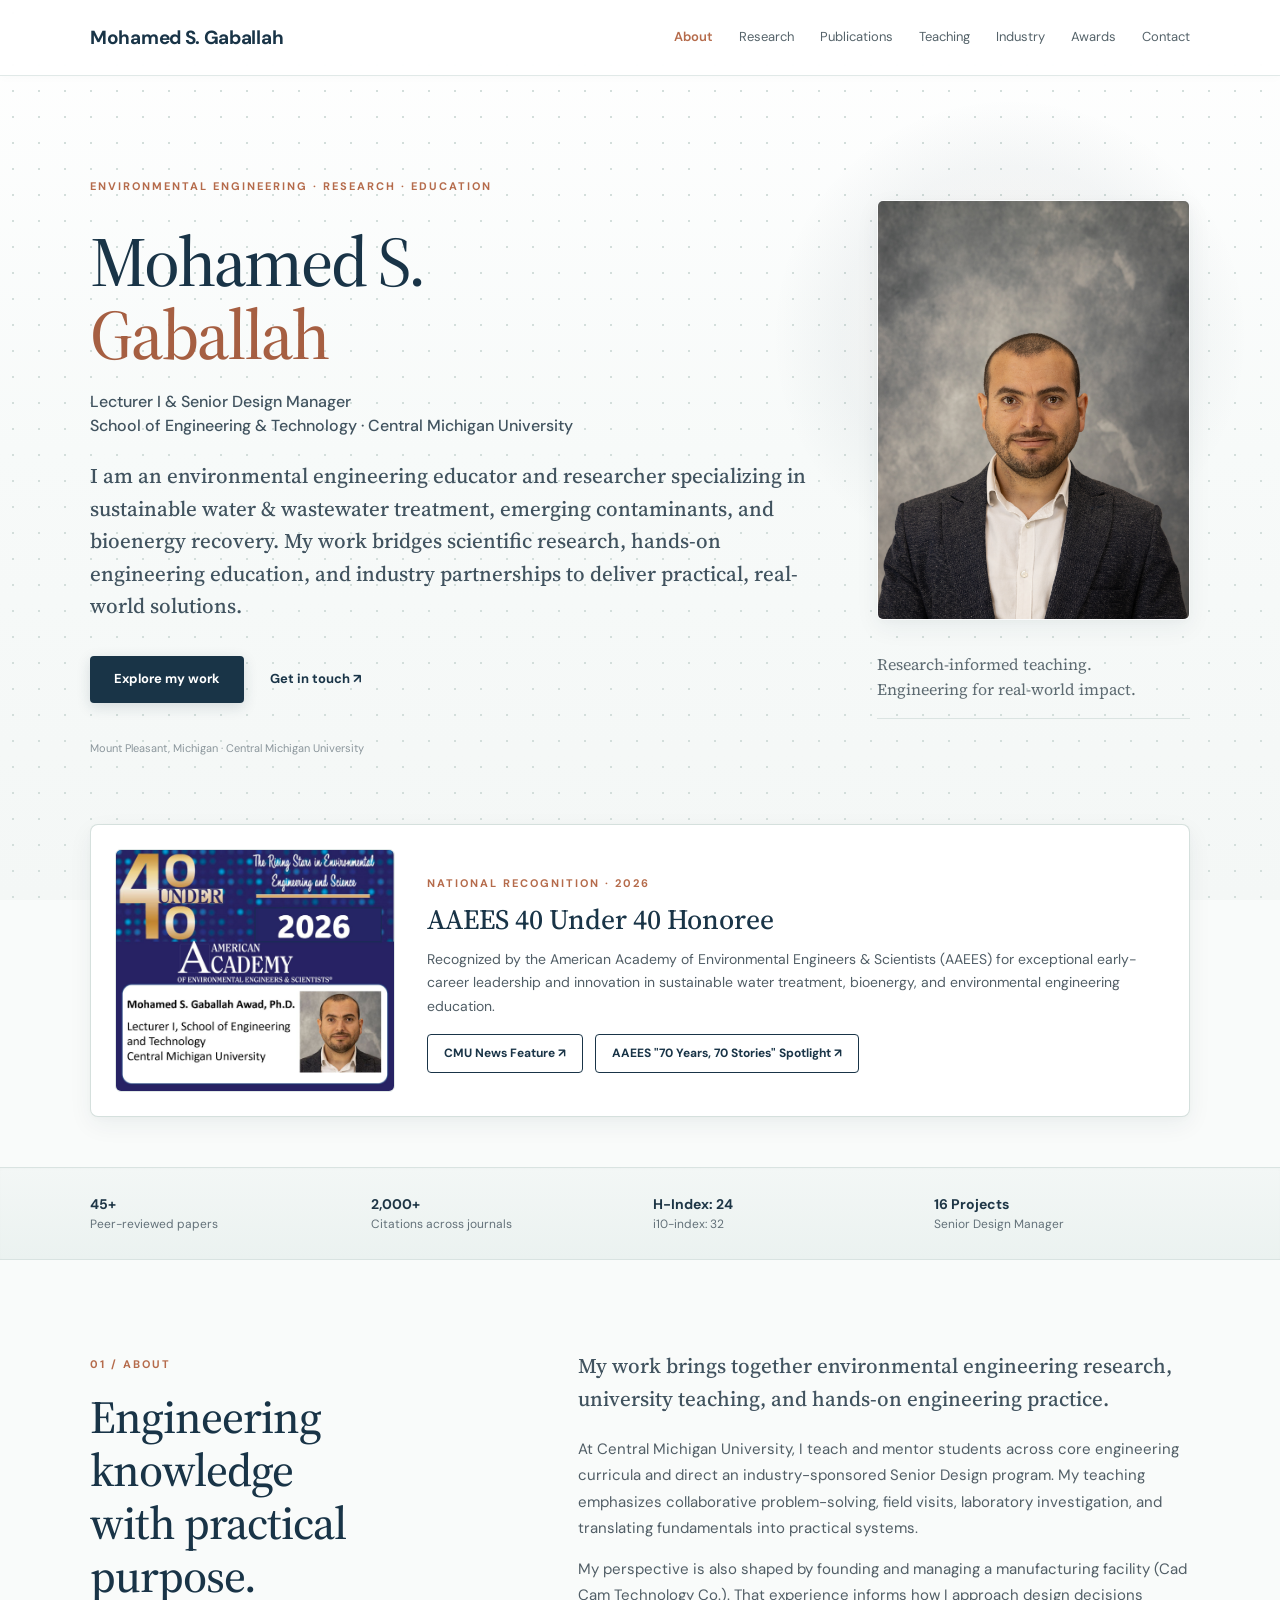
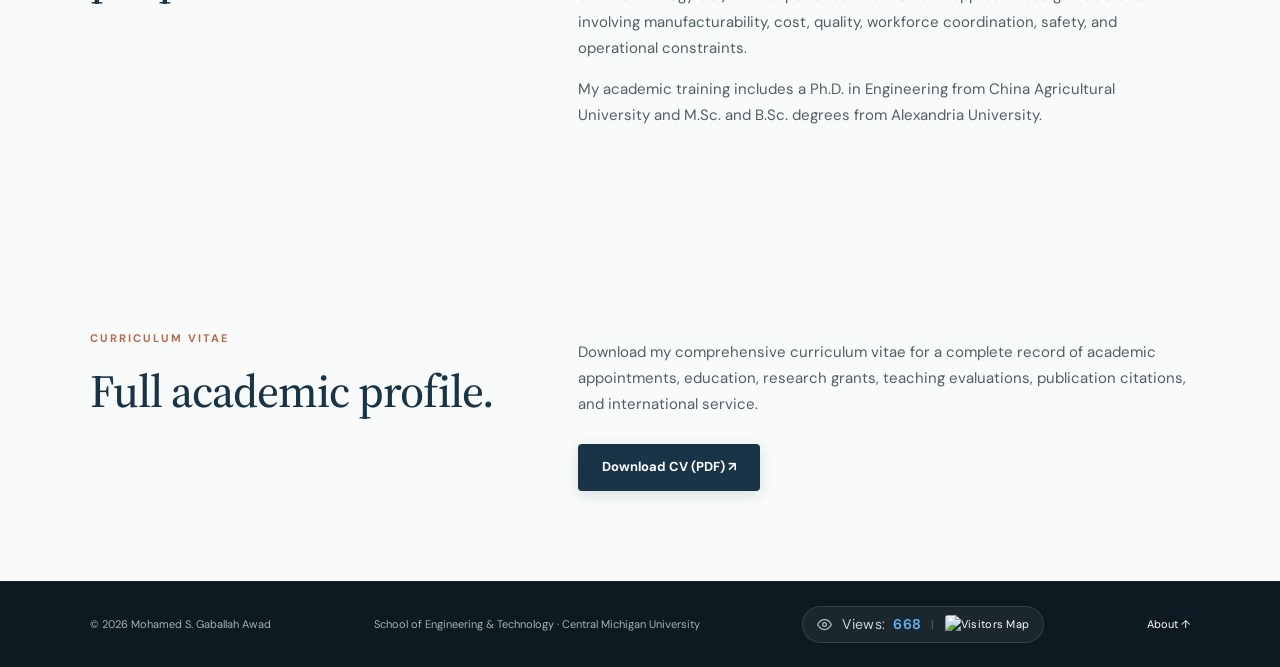
==== index.html @ 20294773 "add" ====
<!doctype html>
<html lang="en">
<head>
  <!-- Google Analytics (GA4) -->
  <script async src="https://www.googletagmanager.com/gtag/js?id=G-485BVVJKN6"></script>
  <script>
    window.dataLayer = window.dataLayer || [];
    function gtag(){dataLayer.push(arguments);}
    gtag('js', new Date());
    gtag('config', 'G-485BVVJKN6');
  </script>

  <!-- GoatCounter Analytics Tracker -->
  <script>
    window.goatcounter = {
      no_onload: ('doNotTrack' in navigator && navigator.doNotTrack === '1'),
    };
  </script>
  <script async data-goatcounter="https://mohamedsgaballah.goatcounter.com/count" src="//gc.zgo.at/count.js"></script>

  <meta charset="utf-8"/>
  <meta content="width=device-width, initial-scale=1" name="viewport"/>
  <meta content="Mohamed S. Gaballah Awad – 2026 AAEES 40 Under 40 Honoree, Lecturer I & Senior Design Manager at Central Michigan University." name="description"/>
  <title>Mohamed S. Gaballah Awad | Environmental Engineering</title>
  <link href="https://fonts.googleapis.com" rel="preconnect"/>
  <link crossorigin href="https://fonts.gstatic.com" rel="preconnect"/>
  <link href="https://fonts.googleapis.com/css2?family=DM+Sans:wght@400;500;600;700&amp;family=Source+Serif+4:wght@400;500;600&amp;display=swap" rel="stylesheet"/>
  <link href="styles.css?v=8" rel="stylesheet"/>
</head>
<body>
  <header>
    <a class="brand" href="index.html">Mohamed S. Gaballah<span></span></a>
    <button aria-expanded="false" aria-label="Toggle menu" class="menu">☰</button>
    <nav>
      <a aria-current="page" href="index.html">About</a>
      <a href="research.html">Research</a>
      <a href="publications.html">Publications</a>
      <a href="teaching.html">Teaching</a>
      <a href="industry.html">Industry</a>
      <a href="awards.html">Awards</a>
      <a href="contact.html">Contact</a>
    </nav>
  </header>

  <main>
    <section class="hero wrap" id="home">
      <div>
        <p class="eyebrow">Environmental Engineering · Research · Education</p>
        <h1>Mohamed S.<br/><em>Gaballah </em></h1>
        <h3>Lecturer I &amp; Senior Design Manager<br/>School of Engineering &amp; Technology · Central Michigan University</h3>
        <p class="intro">I am an environmental engineering educator and researcher specializing in sustainable water &amp; wastewater treatment, emerging contaminants, and bioenergy recovery. My work bridges scientific research, hands-on engineering education, and industry partnerships to deliver practical, real-world solutions.</p>
        <a class="btn" href="research.html">Explore my work</a>
        <a class="plain" href="contact.html">Get in touch ↗</a>
        <p class="meta">Mount Pleasant, Michigan · Central Michigan University</p>
      </div>
      <aside>
        <div class="portrait">
          <img alt="Mohamed Awad" src="assets/images/profile.jpg"/>
        </div>
        <p class="note">Research-informed teaching.<br/>Engineering for real-world impact.</p>
      </aside>
    </section>

    <!-- 2026 AAEES 40 Under 40 Award Spotlight -->
    <section class="wrap" style="margin-bottom: 50px;">
      <div class="award-spotlight">
        <div class="award-badge-img">
          <img alt="2026 AAEES 40 Under 40 Award Recognition" src="assets/images/aaees-40-under-40.jpg"/>
        </div>
        <div class="award-content">
          <label>NATIONAL RECOGNITION · 2026</label>
          <h2>AAEES 40 Under 40 Honoree</h2>
          <p>Recognized by the American Academy of Environmental Engineers &amp; Scientists (AAEES) for exceptional early-career leadership and innovation in sustainable water treatment, bioenergy, and environmental engineering education.</p>
          <div class="award-links">
            <a class="outline" href="https://www.cmich.edu/news/details/cmu-engineering-faculty-member-named-to-national-40-under-40-list" rel="noopener noreferrer" target="_blank">CMU News Feature ↗</a>
            <a class="outline" href="https://www.linkedin.com/pulse/environmental-engineers-journey-american-academy-of-environmental--ab0te/" rel="noopener noreferrer" target="_blank">AAEES "70 Years, 70 Stories" Spotlight ↗</a>
          </div>
        </div>
      </div>
    </section>

    <!-- Impact Numbers Strip -->
    <section class="strip">
      <div class="wrap stripgrid" style="grid-template-columns: repeat(4, 1fr);">
        <p><b>45+</b><br/>Peer-reviewed papers</p>
        <p><b>2,000+</b><br/>Citations across journals</p>
        <p><b>H-Index: 24</b><br/>i10-index: 32</p>
        <p><b>16 Projects</b><br/>Senior Design Manager</p>
      </div>
    </section>

    <section class="section wrap" id="about">
      <div>
        <label>01 / ABOUT</label>
        <h2>Engineering knowledge<br/>with practical purpose.</h2>
      </div>
      <article>
        <h3>My work brings together environmental engineering research, university teaching, and hands-on engineering practice.</h3>
        <p>At Central Michigan University, I teach and mentor students across core engineering curricula and direct an industry-sponsored Senior Design program. My teaching emphasizes collaborative problem-solving, field visits, laboratory investigation, and translating fundamentals into practical systems.</p>
        <p>My perspective is also shaped by founding and managing a manufacturing facility (Cad Cam Technology Co.). That experience informs how I approach design decisions involving manufacturability, cost, quality, workforce coordination, safety, and operational constraints.</p>
        <p>My academic training includes a Ph.D. in Engineering from China Agricultural University and M.Sc. and B.Sc. degrees from Alexandria University.</p>
      </article>
    </section>

    <section class="section wrap cv-download">
      <div>
        <label>CURRICULUM VITAE</label>
        <h2>Full academic profile.</h2>
      </div>
      <article>
        <p>Download my comprehensive curriculum vitae for a complete record of academic appointments, education, research grants, teaching evaluations, publication citations, and international service.</p>
        <a class="btn" href="assets/Mohamed_Awad_CV.pdf" rel="noopener noreferrer" target="_blank">Download CV (PDF) ↗</a>
      </article>
    </section>
  </main>

  <footer>
    <div class="wrap" style="display: flex; align-items: center; justify-content: space-between; flex-wrap: wrap; gap: 15px;">
      <span>© <span id="year"></span> Mohamed S. Gaballah Awad</span>
      <span>School of Engineering &amp; Technology · Central Michigan University</span>
      
      <!-- Combined Live Views + Map Badge in Footer -->
      <span class="visitor-stats" style="display: inline-flex; align-items: center; gap: 10px; background: rgba(255,255,255,0.06); padding: 5px 14px; border-radius: 20px; border: 1px solid rgba(255,255,255,0.12);">
        <svg width="15" height="15" viewBox="0 0 24 24" fill="none" stroke="currentColor" stroke-width="2" stroke-linecap="round" stroke-linejoin="round" style="vertical-align: middle; opacity: 0.85;"><path d="M1 12s4-8 11-8 11 8 11 8-4 8-11 8-11-8-11-8z"></path><circle cx="12" cy="12" r="3"></circle></svg>
        <span style="font-size: 0.88rem;">Views: <strong id="stats-views" style="color: #64b5f6; font-weight: 600;">668</strong></span>
        <span style="opacity: 0.35;">|</span>
        <a href="https://mapmyvisitors.com/web/1c9dv" target="_blank" rel="noopener noreferrer" title="View live geographic visitor map" style="display: inline-flex; align-items: center; text-decoration: none;">
          <img src="https://mapmyvisitors.com/map.png?d=1E4QaAtFpvAjKTM-OOOn8STz35oDqbN7DaX-wEcnzBA&cl=ffffff" alt="Visitors Map" style="height: 20px; width: auto; border: none; border-radius: 3px; vertical-align: middle;" />
        </a>
      </span>

      <a href="index.html">About ↑</a>
    </div>
  </footer>

  <!-- Load GA4 auto-updated view count if available -->
  <script src="assets/js/ga-views.js" onerror="console.log('GA4 static file not yet generated, using fallback.')"></script>
  <script>
    document.addEventListener("DOMContentLoaded", function() {
      const viewsEl = document.getElementById("stats-views");
      if (!viewsEl) return;

      // 1. Use GA4 synced count if available
      if (window.GA_TOTAL_VIEWS) {
        viewsEl.textContent = window.GA_TOTAL_VIEWS;
      } else {
        // 2. Fallback: Fetch live count from GoatCounter public JSON endpoint
        fetch("https://mohamedsgaballah.goatcounter.com/counter/TOTAL.json")
          .then(res => res.ok ? res.json() : Promise.reject())
          .then(data => {
            if (data && data.count) {
              viewsEl.textContent = data.count;
            }
          })
          .catch(() => {
            // Keep baseline GA4 count (668) if offline or blocked by ad-blocker
          });
      }
    });
  </script>
  <script src="script.js"></script>
</body>
</html>
---- styles.css ----
/* ==========================================================================
   Mohamed S. Gaballah Awad — Academic & Engineering Portfolio Stylesheet
   Enhanced Atmospheric & Engineering Texture Edition
   ========================================================================== */

:root {
  --ink: #1f2d37;
  --ink-light: #41535f;
  --line: #dbe4e2;
  --line-light: #e8efed;
  --brand: #193447;
  --brand-dark: #10222f;
  --brand-light: #284c64;
  --accent: #b56b4b;
  --accent-hover: #9c5537;
  --accent-soft: rgba(181, 107, 75, 0.08);
  --muted: #64737b;
  --bg-base: #f9fbfa;
  --bg-shaded: #f1f5f4;
  --card-bg: #ffffff;
  --card-border: rgba(206, 219, 216, 0.85);
  --shadow-sm: 0 2px 8px rgba(25, 52, 71, 0.04);
  --shadow-md: 0 8px 24px rgba(25, 52, 71, 0.06), 0 2px 6px rgba(0, 0, 0, 0.02);
  --shadow-lg: 0 16px 36px rgba(25, 52, 71, 0.09), 0 4px 10px rgba(0, 0, 0, 0.03);
}

* {
  box-sizing: border-box;
}

html {
  scroll-behavior: smooth;
  scroll-padding-top: 85px;
}

/* Global Engineering Blueprint Canvas */
body {
  margin: 0;
  color: var(--ink);
  font: 15px/1.75 'DM Sans', -apple-system, BlinkMacSystemFont, 'Segoe UI', Roboto, sans-serif;
  background-color: var(--bg-base);
  background-image: 
    radial-gradient(#d3dedb 0.75px, transparent 0.75px),
    linear-gradient(180deg, #ffffff 0%, #f7faf9 50%, #f4f7f6 100%);
  background-size: 26px 26px, 100% 100%;
  background-attachment: fixed;
  min-height: 100vh;
}

a {
  color: inherit;
  text-decoration: none;
}

.wrap {
  width: min(1100px, calc(100% - 48px));
  margin: 0 auto;
}

/* --------------------------------------------------------------------------
   Header & Navigation (Glassmorphic)
   -------------------------------------------------------------------------- */
header {
  height: 76px;
  padding: 0 max(24px, calc((100vw - 1100px) / 2));
  display: flex;
  align-items: center;
  justify-content: space-between;
  border-bottom: 1px solid rgba(220, 230, 228, 0.85);
  background: rgba(255, 255, 255, 0.88);
  backdrop-filter: blur(12px);
  -webkit-backdrop-filter: blur(12px);
  position: sticky;
  top: 0;
  z-index: 50;
  box-shadow: 0 2px 10px rgba(25, 52, 71, 0.02);
}

.brand {
  font-weight: 700;
  font-size: 19px;
  color: var(--brand);
  letter-spacing: -0.3px;
}

.brand span {
  color: var(--accent);
}

nav {
  display: flex;
  gap: 26px;
  font-size: 13px;
  color: #55636a;
}

nav a {
  transition: color 0.15s ease;
  padding: 4px 0;
}

nav a:hover,
nav a[aria-current="page"] {
  color: var(--accent);
  font-weight: 600;
}

.menu {
  display: none;
  background: none;
  border: none;
  font-size: 24px;
  cursor: pointer;
  color: var(--brand);
}

/* --------------------------------------------------------------------------
   Hero Section (Homepage)
   -------------------------------------------------------------------------- */
.hero {
  display: grid;
  grid-template-columns: 1.4fr 0.6fr;
  gap: 55px;
  padding-top: 90px;
  padding-bottom: 85px;
  align-items: center;
  position: relative;
}

.hero::before {
  content: "";
  position: absolute;
  top: 20px;
  right: -60px;
  width: 480px;
  height: 480px;
  background: radial-gradient(circle, rgba(181, 107, 75, 0.08) 0%, rgba(25, 52, 71, 0.04) 50%, transparent 70%);
  pointer-events: none;
  z-index: -1;
}

.hero aside {
  width: 100%;
  max-width: 400px;
  justify-self: end;
}

.eyebrow,
label {
  display: inline-block;
  font-size: 11px;
  letter-spacing: 2px;
  text-transform: uppercase;
  color: var(--accent);
  font-weight: 700;
}

.hero h1 {
  font: 500 clamp(44px, 5.5vw, 72px)/1.04 'Source Serif 4', Georgia, serif;
  letter-spacing: -2px;
  color: var(--brand);
  margin: 18px 0;
}

.hero h1 em {
  font-style: normal;
  color: #a65f42;
}

.hero h3 {
  font-size: 16px;
  line-height: 1.55;
  color: var(--ink-light);
  font-weight: 500;
}

.intro,
.section article h3 {
  font: 500 21px/1.55 'Source Serif 4', Georgia, serif;
  color: var(--ink-light);
}

.btn,
.outline {
  display: inline-block;
  padding: 12px 24px;
  font-size: 13px;
  font-weight: 700;
  border-radius: 4px;
  transition: all 0.2s cubic-bezier(0.16, 1, 0.3, 1);
  margin: 12px 14px 0 0;
}

.btn {
  background: var(--brand);
  color: #ffffff;
  box-shadow: 0 4px 14px rgba(25, 52, 71, 0.15);
}

.btn:hover {
  background: var(--brand-light);
  transform: translateY(-1px);
  box-shadow: 0 6px 18px rgba(25, 52, 71, 0.2);
}

.outline {
  background: rgba(255, 255, 255, 0.6);
  color: var(--brand);
  border: 1px solid var(--brand);
}

.outline:hover {
  background: var(--brand);
  color: #ffffff;
  transform: translateY(-1px);
}

.plain {
  font-size: 13px;
  font-weight: 700;
  color: var(--brand);
  margin-left: 8px;
}

.plain:hover {
  text-decoration: underline;
}

.meta {
  font-size: 11px;
  color: #8b969c;
  margin-top: 36px;
}

.portrait {
  width: 100%;
  height: 420px;
  overflow: hidden;
  border-radius: 6px;
  background: #e8edef;
  display: flex;
  align-items: center;
  justify-content: center;
  box-shadow: var(--shadow-md);
  border: 1px solid rgba(255, 255, 255, 0.8);
}

.portrait img {
  width: 100%;
  height: 100%;
  object-fit: cover;
  object-position: center top;
  display: block;
}

.note {
  border-bottom: 1px solid var(--line);
  padding: 16px 0;
  color: #5e6b72;
  font: 16px/1.55 'Source Serif 4', Georgia, serif;
}

/* --------------------------------------------------------------------------
   Award Spotlight Banner
   -------------------------------------------------------------------------- */
.award-spotlight {
  display: grid;
  grid-template-columns: 0.38fr 1fr;
  gap: 32px;
  background: #ffffff;
  border: 1px solid var(--card-border);
  border-radius: 8px;
  padding: 24px;
  box-shadow: var(--shadow-md);
  align-items: center;
  margin-top: -30px;
  position: relative;
  z-index: 5;
}

.award-badge-img img {
  width: 100%;
  height: auto;
  border-radius: 6px;
  display: block;
  border: 1px solid #e1e9e7;
}

.award-content h2 {
  font: 500 28px/1.2 'Source Serif 4', Georgia, serif;
  color: var(--brand);
  margin: 8px 0 12px;
}

.award-content p {
  color: #515e66;
  font-size: 14px;
  line-height: 1.65;
  margin: 0 0 16px;
}

.award-links {
  display: flex;
  flex-wrap: wrap;
  gap: 12px;
}

.award-links .outline {
  margin: 0;
  padding: 8px 16px;
  font-size: 12px;
}

/* --------------------------------------------------------------------------
   Data Strip (Impact Numbers & Roles)
   -------------------------------------------------------------------------- */
.strip {
  background: linear-gradient(180deg, #f3f7f6 0%, #ebf2f0 100%);
  border-block: 1px solid #d9e3e1;
  position: relative;
  box-shadow: inset 0 1px 3px rgba(0, 0, 0, 0.02);
}

.stripgrid {
  display: grid;
  grid-template-columns: 0.7fr 1fr 1.3fr 1fr;
  gap: 25px;
  padding: 26px 0;
  align-items: baseline;
}

.strip p {
  font-size: 12px;
  color: #637179;
  line-height: 1.5;
  margin: 0;
}

.strip b {
  color: #1e3646;
  font-size: 14px;
}

/* --------------------------------------------------------------------------
   General Section Layouts
   -------------------------------------------------------------------------- */
.section {
  padding: 90px 0;
  display: grid;
  grid-template-columns: 0.8fr 1.2fr;
  gap: 80px;
  position: relative;
}

.section h2 {
  font: 500 clamp(32px, 3.8vw, 46px)/1.15 'Source Serif 4', Georgia, serif;
  letter-spacing: -1px;
  color: var(--brand);
  margin: 15px 0;
}

.section article {
  color: #515e66;
}

.section article h3 {
  margin-top: 0;
}

.shaded {
  background-color: #f2f6f5;
  background-image: 
    radial-gradient(#cfdbd8 0.75px, transparent 0.75px),
    linear-gradient(180deg, #edf3f2 0%, #f6faf9 100%);
  background-size: 26px 26px, 100% 100%;
  border-block: 1px solid #e1e9e7;
}

.sectionhead {
  margin-bottom: 35px;
}

.sectionhead label {
  background: var(--accent-soft);
  color: #a65f42;
  padding: 4px 10px;
  border-radius: 4px;
  display: inline-block;
  margin-bottom: 10px;
}

.sectionintro {
  max-width: 680px;
  color: var(--muted);
  line-height: 1.75;
  margin-top: 1rem;
}

/* --------------------------------------------------------------------------
   RESEARCH SECTION & CARDS (Elevated & Uncropped)
   -------------------------------------------------------------------------- */
#research.section.shaded {
  display: block;
  padding: 85px 0 100px;
}

#research.section > .wrap {
  width: min(1100px, calc(100% - 48px));
  margin: 0 auto;
}

#research .sectionhead {
  max-width: 720px;
  margin-bottom: 38px;
}

#research .research-cards {
  display: grid;
  grid-template-columns: repeat(3, minmax(0, 1fr));
  gap: 24px;
  margin-top: 32px;
  border: none;
  background: transparent;
  padding: 0;
}

#research .research-card {
  min-width: 0;
  display: flex;
  flex-direction: column;
  background: var(--card-bg);
  border: 1px solid var(--card-border);
  border-radius: 8px;
  overflow: hidden;
  box-shadow: var(--shadow-sm);
  transition: transform 0.25s cubic-bezier(0.16, 1, 0.3, 1), 
              box-shadow 0.25s cubic-bezier(0.16, 1, 0.3, 1),
              border-color 0.25s ease;
  position: relative;
}

#research .research-card::before {
  content: "";
  position: absolute;
  top: 0;
  left: 0;
  right: 0;
  height: 3px;
  background: var(--accent);
  opacity: 0;
  transition: opacity 0.2s ease;
  z-index: 2;
}

#research .research-card:hover {
  transform: translateY(-4px);
  box-shadow: var(--shadow-lg);
  border-color: #cad8d5;
}

#research .research-card:hover::before {
  opacity: 1;
}

#research .research-card > img {
  display: block;
  width: 100%;
  height: 230px;
  object-fit: contain;
  object-position: center;
  background: #fbfcfc;
  padding: 14px 16px;
  border-bottom: 1px solid #ebf1ef;
  transition: background-color 0.2s ease;
}

#research .research-card:hover > img {
  background: #ffffff;
}

#research .research-card-content {
  flex: 1;
  padding: 22px 24px 26px;
  display: flex;
  flex-direction: column;
}

#research .research-card-content small {
  color: var(--accent);
  font-size: 11px;
  font-weight: 700;
  letter-spacing: 1px;
}

#research .research-card-content h3 {
  margin: 10px 0 10px;
  font: 600 21px/1.3 'Source Serif 4', Georgia, serif;
  color: var(--brand);
}

#research .research-card-content p {
  margin: 0;
  color: #637179;
  font-size: 13.5px;
  line-height: 1.65;
}

/* --------------------------------------------------------------------------
   Industry Showcase: Side-by-Side Photos & Training Card
   -------------------------------------------------------------------------- */
.photo-pair-grid {
  display: grid;
  grid-template-columns: 1fr 1fr;
  gap: 20px;
  margin: 28px 0;
}

.industry-showcase-card {
  background: #ffffff;
  border: 1px solid var(--card-border);
  border-radius: 8px;
  overflow: hidden;
  box-shadow: var(--shadow-sm);
  display: flex;
  flex-direction: column;
}

.industry-showcase-card img {
  width: 100%;
  height: 260px;
  object-fit: cover;
  object-position: center 25%;
  display: block;
}

.industry-showcase-card .caption {
  padding: 16px 18px;
  background: #fbfcfc;
  border-top: 1px solid #ebf1ef;
  flex: 1;
}

.industry-showcase-card .caption strong {
  display: block;
  color: var(--brand);
  font-size: 14px;
  margin-bottom: 4px;
}

.industry-showcase-card .caption span {
  color: var(--muted);
  font-size: 12.5px;
  line-height: 1.5;
  display: block;
}

/* ISA / IOM Training Feature Card */
.training-card {
  display: grid;
  grid-template-columns: 0.85fr 1.15fr;
  gap: 20px;
  background: #ffffff;
  border: 1px solid var(--card-border);
  border-radius: 6px;
  overflow: hidden;
  margin-top: 18px;
  box-shadow: var(--shadow-sm);
  align-items: center;
}

.training-card img {
  width: 100%;
  height: 200px;
  object-fit: cover;
  object-position: center;
  display: block;
}

.training-info {
  padding: 16px 20px 16px 0;
}

.training-info small {
  color: var(--accent);
  font-size: 10px;
  font-weight: 700;
  letter-spacing: 1px;
}

.training-info h3 {
  font: 500 18px/1.3 'Source Serif 4', Georgia, serif;
  color: var(--brand);
  margin: 6px 0 8px;
}

.training-info p {
  color: var(--muted);
  font-size: 13px;
  line-height: 1.55;
  margin: 0;
}

/* --------------------------------------------------------------------------
   Teaching & Courses
   -------------------------------------------------------------------------- */
.twocol {
  display: grid;
  grid-template-columns: 1fr 1fr;
  gap: 70px;
}

.courses {
  border-top: 1px solid var(--line);
  background: rgba(255, 255, 255, 0.45);
  border-radius: 4px;
}

.courses p {
  padding: 13px 12px;
  border-bottom: 1px solid var(--line);
  margin: 0;
  display: grid;
  gap: 3px;
  transition: background-color 0.15s ease;
}

.courses p:hover {
  background-color: rgba(255, 255, 255, 0.8);
}

.courses small,
.activity small {
  font-size: 10px;
  letter-spacing: 1.2px;
  color: var(--accent);
  font-weight: 700;
  text-transform: uppercase;
}

.courses b {
  font-size: 13.5px;
  color: #2b414d;
}

/* --------------------------------------------------------------------------
   Publications
   -------------------------------------------------------------------------- */
.publist {
  padding-left: 1.2rem;
  margin: 1.2rem 0 1.5rem;
}

.publist li {
  padding: 0 0 1.1rem 0.35rem;
  line-height: 1.7;
  color: var(--ink);
}

.publist a,
.activity a {
  color: #a65f42;
  font-weight: 600;
  text-decoration: none;
}

.publist a:hover,
.activity a:hover {
  text-decoration: underline;
}

.rule {
  border-block: 1px solid var(--line);
  padding: 18px 0;
  margin: 28px 0;
}

.hint {
  font-size: 11px;
  color: #899398;
  margin-top: 20px;
  display: block;
}

/* --------------------------------------------------------------------------
   Tags & Activities
   -------------------------------------------------------------------------- */
.tags {
  display: flex;
  flex-wrap: wrap;
  gap: 8px;
  margin-top: 22px;
}

.tags span {
  border: 1px solid var(--line);
  background: #ffffff;
  border-radius: 20px;
  padding: 6px 13px;
  font-size: 11.5px;
  color: #45545e;
  box-shadow: 0 1px 3px rgba(0, 0, 0, 0.02);
}

.subhead {
  margin-top: 2.4rem;
}

.activity {
  border-top: 1px solid var(--line);
}

.activity > div {
  padding: 20px 0;
  border-bottom: 1px solid var(--line);
}

.activity h3 {
  font: 500 20px/1.3 'Source Serif 4', Georgia, serif;
  color: #243d4b;
  margin: 6px 0;
}

.activity p {
  font-size: 13px;
  color: var(--muted);
  margin: 0 0 6px;
}

/* --------------------------------------------------------------------------
   Contact Page (Deep Navy Environmental Water Gradient)
   -------------------------------------------------------------------------- */
.contact {
  background: linear-gradient(145deg, #102330 0%, #173347 50%, #1f425b 100%);
  color: #ffffff;
  padding: 95px 0 105px;
  position: relative;
  overflow: hidden;
  box-shadow: inset 0 2px 8px rgba(0, 0, 0, 0.15);
}

.contact::after {
  content: "";
  position: absolute;
  bottom: -80px;
  left: -80px;
  width: 450px;
  height: 450px;
  background: radial-gradient(circle, rgba(181, 107, 75, 0.15) 0%, transparent 65%);
  pointer-events: none;
}

.contact label {
  color: #e5a785;
}

.contact h2 {
  color: #ffffff;
  font-size: 52px;
  letter-spacing: -1.5px;
}

.contact p {
  font: 18px/1.65 'Source Serif 4', Georgia, serif;
  color: #c9d5da;
  max-width: 440px;
}

.contactlinks {
  display: flex;
  flex-direction: column;
  position: relative;
  z-index: 2;
}

.contactlinks a {
  padding: 15px 0;
  border-bottom: 1px solid rgba(255, 255, 255, 0.12);
  font-size: 14.5px;
  transition: all 0.2s ease;
}

.contactlinks a:hover {
  color: #e5a785;
  padding-left: 6px;
}

.contactlinks span {
  display: block;
  padding: 15px 0;
  border-bottom: 1px solid rgba(255, 255, 255, 0.12);
  color: #c9d5da;
  line-height: 1.7;
  font-size: 14px;
}

/* --------------------------------------------------------------------------
   Footer & Visitor View Count
   -------------------------------------------------------------------------- */
footer {
  background: #0d1a22;
  color: #a4b2b8;
  font-size: 11px;
  padding: 24px 0;
  border-top: 1px solid rgba(255, 255, 255, 0.05);
}

footer .wrap {
  display: flex;
  justify-content: space-between;
  align-items: center;
  gap: 15px;
}

footer a {
  color: #ffffff;
  transition: color 0.15s ease;
}

footer a:hover {
  color: #e5a785;
}

.visitor-stats {
  display: inline-flex;
  align-items: center;
  background: rgba(255, 255, 255, 0.07);
  border: 1px solid rgba(255, 255, 255, 0.12);
  padding: 3px 10px;
  border-radius: 20px;
  color: #c9d5da;
  font-size: 11px;
  letter-spacing: 0.3px;
}

.visitor-stats strong {
  color: #ffffff;
  margin-left: 4px;
}

/* --------------------------------------------------------------------------
   Responsive Media Queries
   -------------------------------------------------------------------------- */
@media (max-width: 960px) {
  #research .research-cards {
    grid-template-columns: repeat(2, minmax(0, 1fr));
    gap: 20px;
  }
}

@media (max-width: 780px) {
  nav {
    display: none;
    position: absolute;
    top: 76px;
    left: 0;
    right: 0;
    background: rgba(255, 255, 255, 0.98);
    backdrop-filter: blur(12px);
    padding: 20px 25px;
    flex-direction: column;
    box-shadow: 0 8px 24px rgba(0, 0, 0, 0.08);
    border-bottom: 1px solid var(--line);
  }

  .menu {
    display: block;
  }

  nav.open {
    display: flex;
  }

  .hero,
  .section,
  .twocol {
    grid-template-columns: 1fr;
    gap: 35px;
  }

  .hero {
    padding: 60px 0;
  }

  .hero aside {
    max-width: 100%;
    justify-self: stretch;
  }

  .portrait {
    height: 360px;
  }

  .award-spotlight {
    grid-template-columns: 1fr;
    margin-top: 0;
    gap: 20px;
  }

  .photo-pair-grid {
    grid-template-columns: 1fr;
  }

  .training-card {
    grid-template-columns: 1fr;
  }

  .training-info {
    padding: 16px;
  }

  .stripgrid {
    grid-template-columns: 1fr 1fr;
    gap: 18px;
  }

  .section {
    padding: 65px 0;
  }

  footer .wrap {
    flex-direction: column;
    align-items: flex-start;
  }
}

@media (max-width: 580px) {
  .wrap {
    width: calc(100% - 32px);
  }

  .stripgrid {
    grid-template-columns: 1fr;
  }

  #research.section.shaded {
    padding: 55px 0 70px;
  }

  #research .research-cards {
    grid-template-columns: 1fr;
  }

  #research .research-card > img {
    height: 220px;
    padding: 10px;
  }

  .hero h1 {
    font-size: 42px;
  }

  .contact h2 {
    font-size: 40px;
  }
}
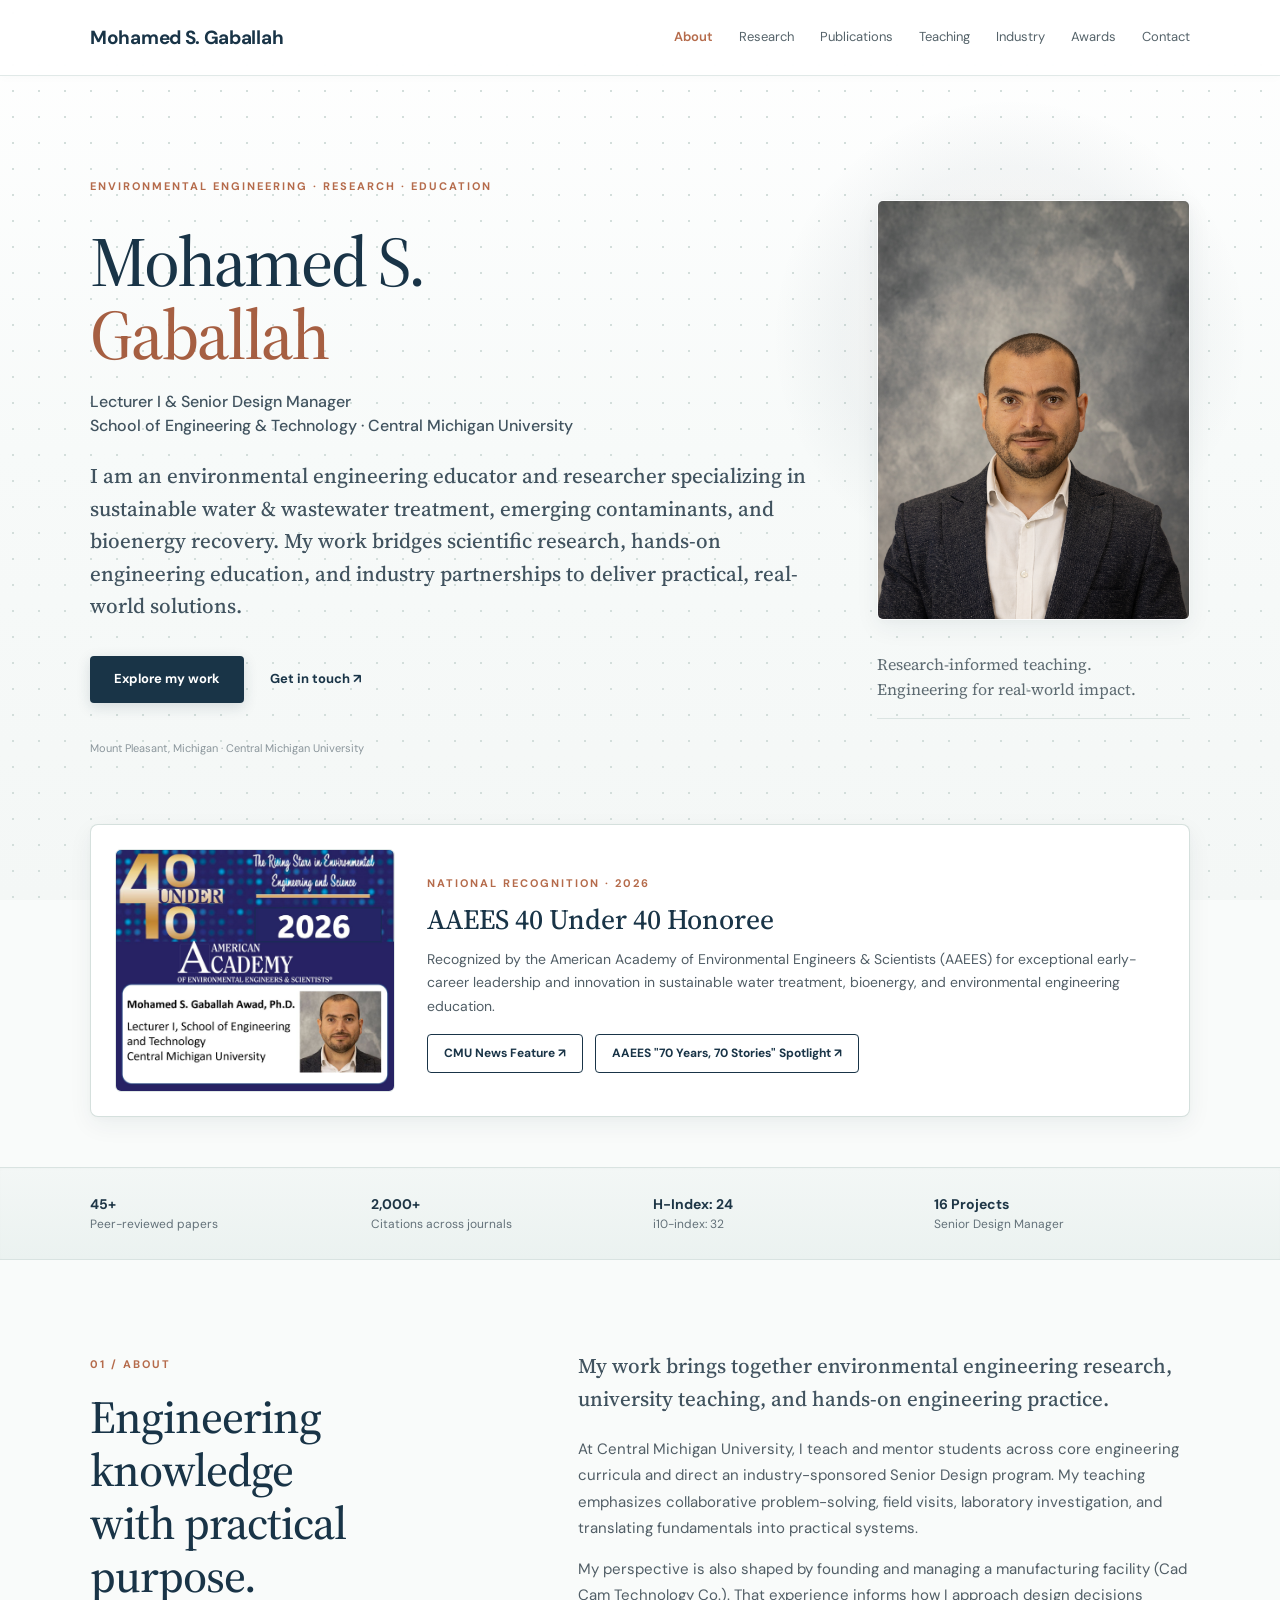
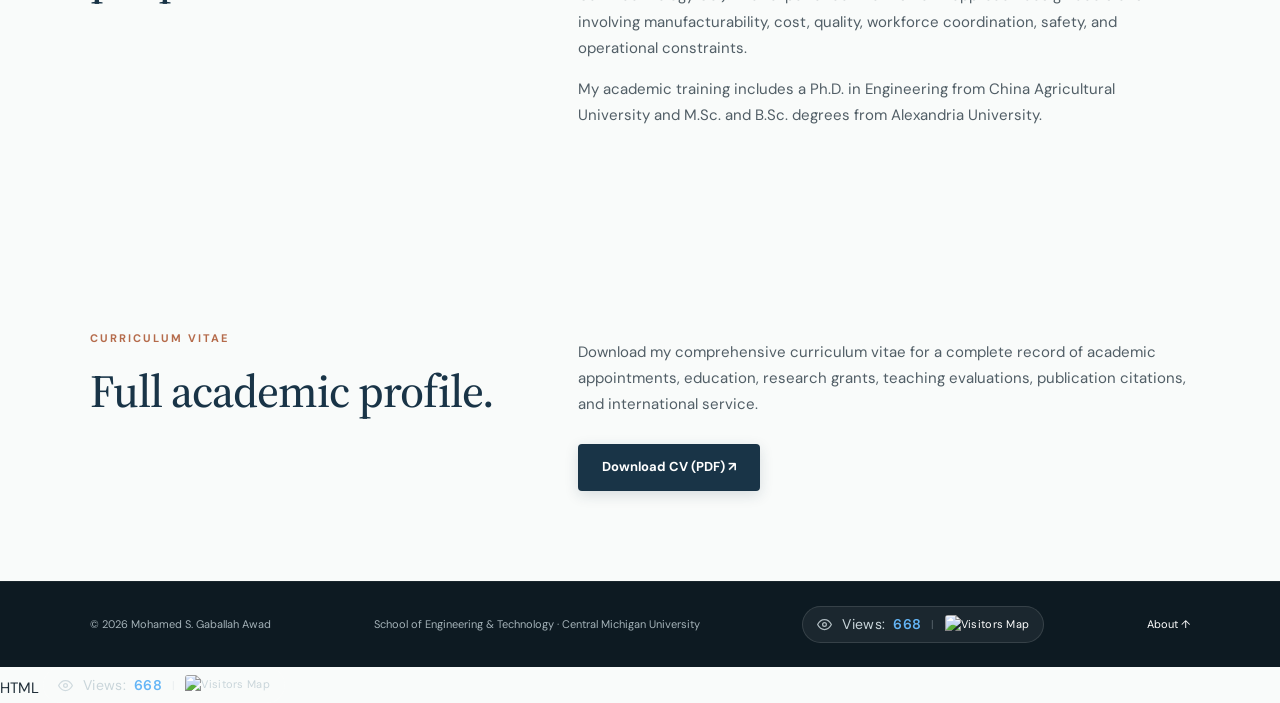
==== commit 3a93be60: "Update index.html" ====
--- a/index.html
+++ b/index.html
@@ -160,4 +160,14 @@
   </script>
   <script src="script.js"></script>
 </body>
-</html>+</html>
+HTML
+      <!-- Combined Live Views + Map Badge in Footer -->
+      <span class="visitor-stats" style="display: inline-flex; align-items: center; gap: 10px; background: rgba(255,255,255,0.06); padding: 5px 14px; border-radius: 20px; border: 1px solid rgba(255,255,255,0.12);">
+        <svg width="15" height="15" viewBox="0 0 24 24" fill="none" stroke="currentColor" stroke-width="2" stroke-linecap="round" stroke-linejoin="round" style="vertical-align: middle; opacity: 0.85;"><path d="M1 12s4-8 11-8 11 8 11 8-4 8-11 8-11-8-11-8z"></path><circle cx="12" cy="12" r="3"></circle></svg>
+        <span style="font-size: 0.88rem;">Views: <strong id="stats-views" style="color: #64b5f6; font-weight: 600;">668</strong></span>
+        <span style="opacity: 0.35;">|</span>
+        <a href="https://mapmyvisitors.com/web/1c9dv" target="_blank" rel="noopener noreferrer" title="View live geographic visitor map" style="display: inline-flex; align-items: center; text-decoration: none;">
+          <img src="https://mapmyvisitors.com/map.png?d=1E4QaAtFpvAjKTM-OOOn8STz35oDqbN7DaX-wEcnzBA&cl=ffffff" alt="Visitors Map" style="height: 20px; width: auto; border: none; border-radius: 3px; vertical-align: middle;" />
+        </a>
+      </span>
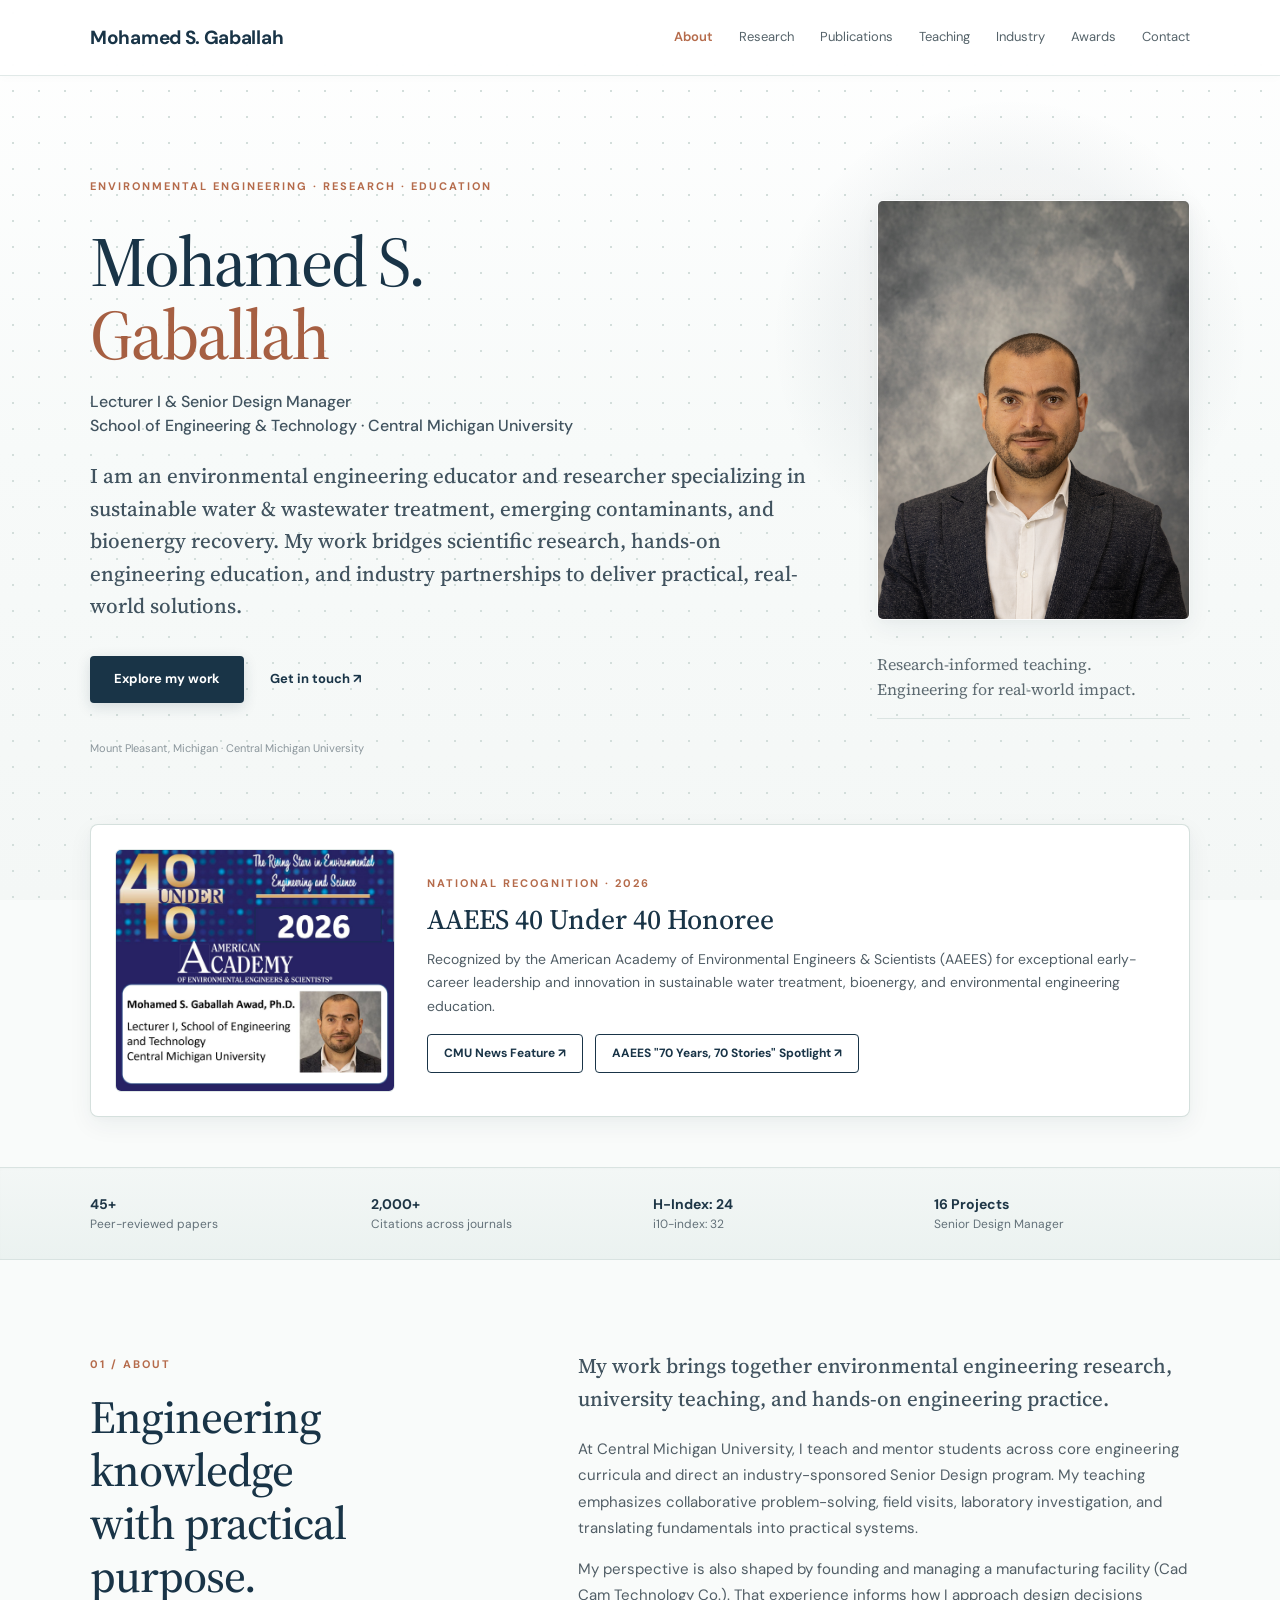
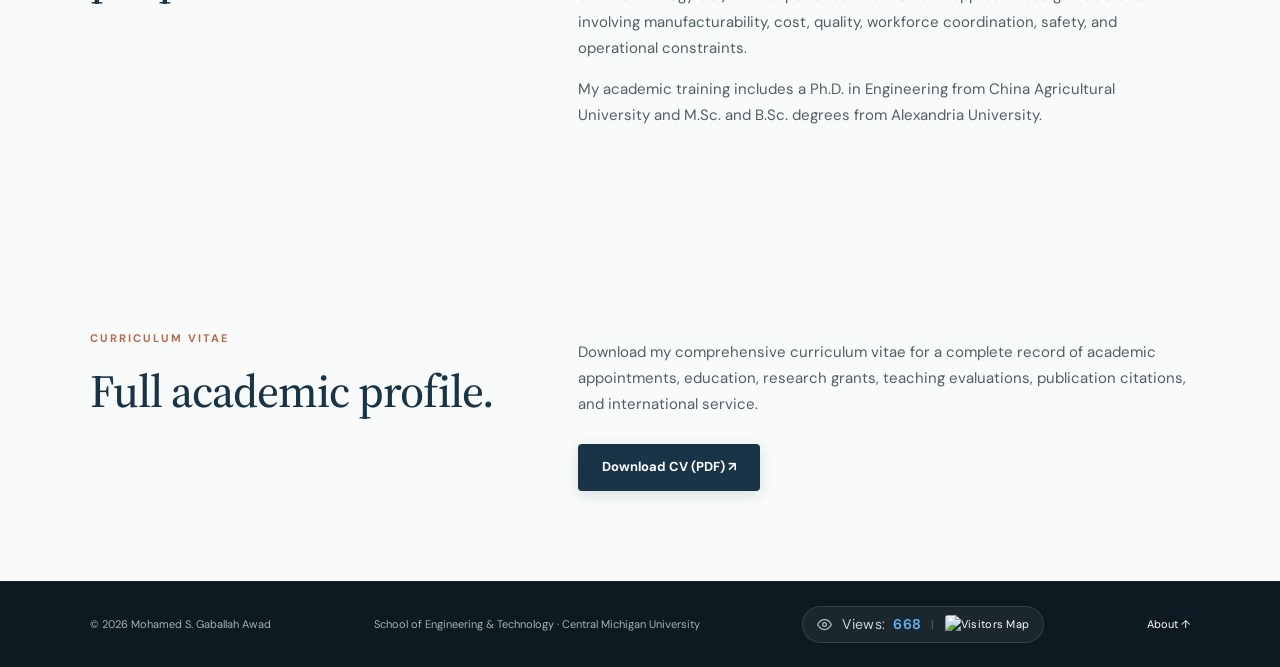
==== commit 126f74fc: "Update index.html" ====
--- a/index.html
+++ b/index.html
@@ -160,14 +160,4 @@
   </script>
   <script src="script.js"></script>
 </body>
-</html>
-HTML
-      <!-- Combined Live Views + Map Badge in Footer -->
-      <span class="visitor-stats" style="display: inline-flex; align-items: center; gap: 10px; background: rgba(255,255,255,0.06); padding: 5px 14px; border-radius: 20px; border: 1px solid rgba(255,255,255,0.12);">
-        <svg width="15" height="15" viewBox="0 0 24 24" fill="none" stroke="currentColor" stroke-width="2" stroke-linecap="round" stroke-linejoin="round" style="vertical-align: middle; opacity: 0.85;"><path d="M1 12s4-8 11-8 11 8 11 8-4 8-11 8-11-8-11-8z"></path><circle cx="12" cy="12" r="3"></circle></svg>
-        <span style="font-size: 0.88rem;">Views: <strong id="stats-views" style="color: #64b5f6; font-weight: 600;">668</strong></span>
-        <span style="opacity: 0.35;">|</span>
-        <a href="https://mapmyvisitors.com/web/1c9dv" target="_blank" rel="noopener noreferrer" title="View live geographic visitor map" style="display: inline-flex; align-items: center; text-decoration: none;">
-          <img src="https://mapmyvisitors.com/map.png?d=1E4QaAtFpvAjKTM-OOOn8STz35oDqbN7DaX-wEcnzBA&cl=ffffff" alt="Visitors Map" style="height: 20px; width: auto; border: none; border-radius: 3px; vertical-align: middle;" />
-        </a>
-      </span>+</html>
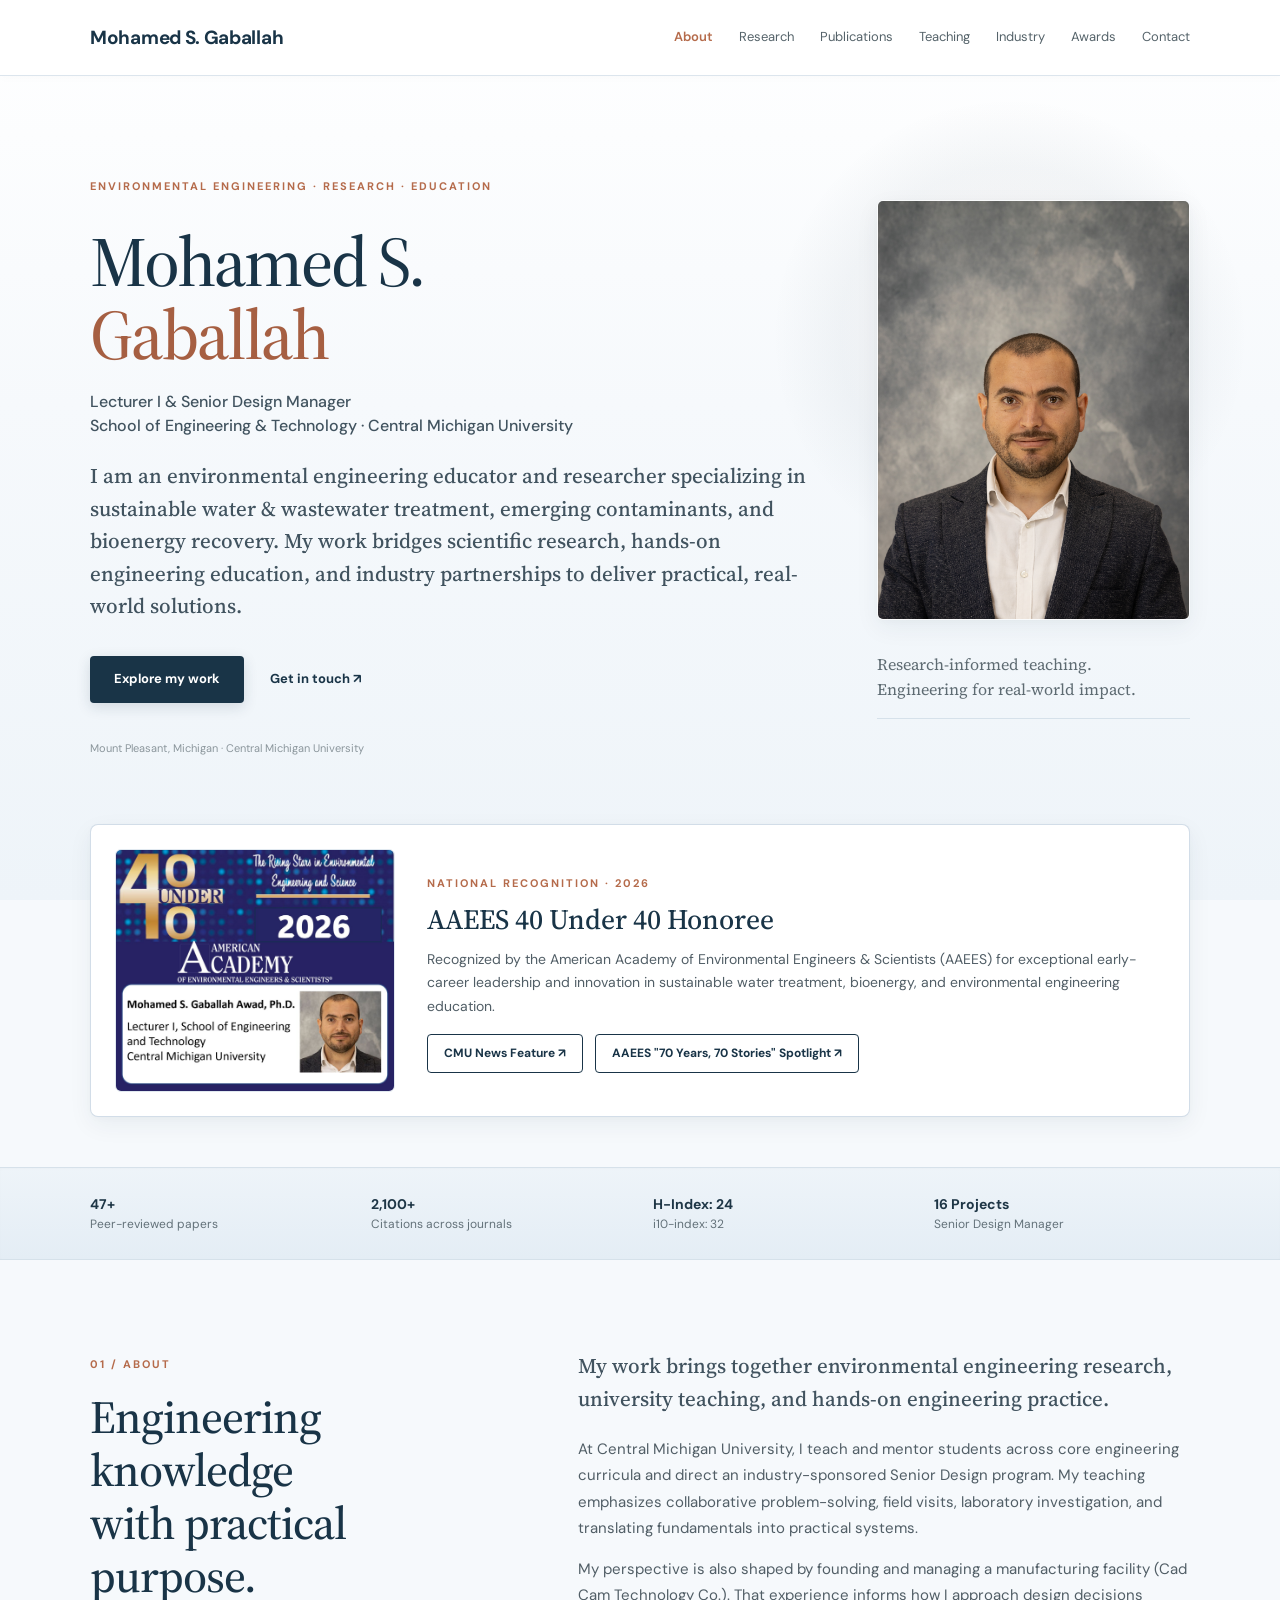
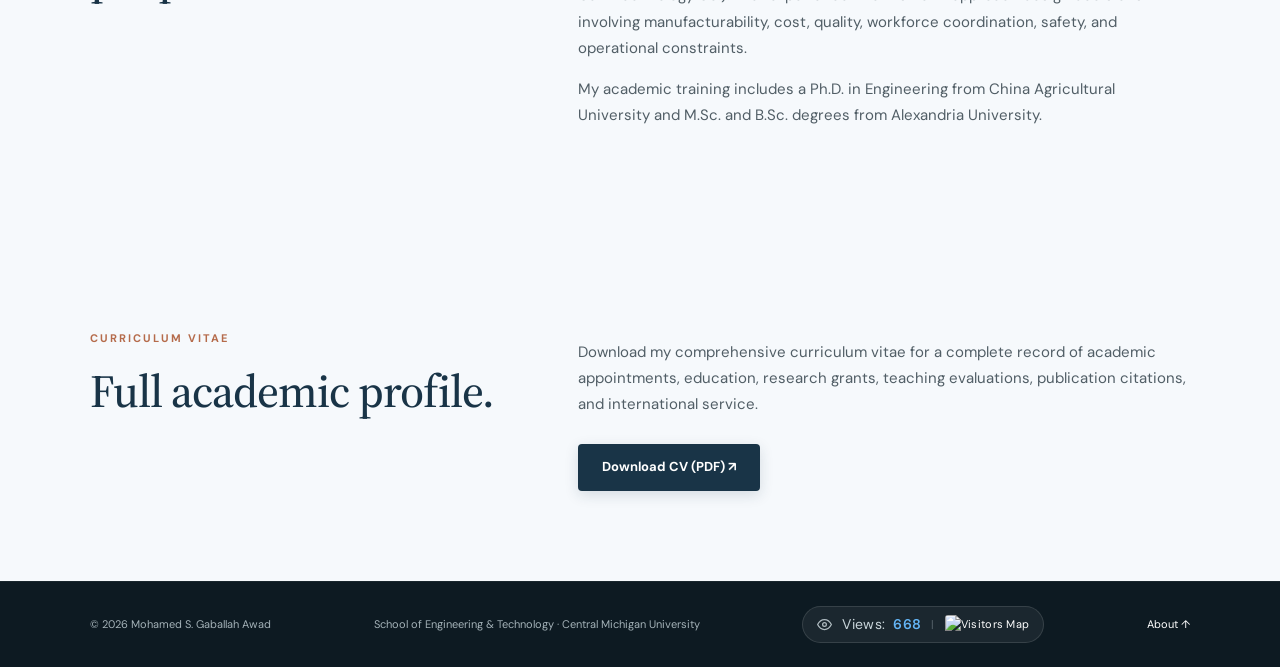
==== commit f45480be: "add" ====
--- a/index.html
+++ b/index.html
@@ -25,7 +25,7 @@
   <link href="https://fonts.googleapis.com" rel="preconnect"/>
   <link crossorigin href="https://fonts.gstatic.com" rel="preconnect"/>
   <link href="https://fonts.googleapis.com/css2?family=DM+Sans:wght@400;500;600;700&amp;family=Source+Serif+4:wght@400;500;600&amp;display=swap" rel="stylesheet"/>
-  <link href="styles.css?v=8" rel="stylesheet"/>
+  <link href="styles.css?v=9" rel="stylesheet"/>
 </head>
 <body>
   <header>
@@ -82,8 +82,8 @@
     <!-- Impact Numbers Strip -->
     <section class="strip">
       <div class="wrap stripgrid" style="grid-template-columns: repeat(4, 1fr);">
-        <p><b>45+</b><br/>Peer-reviewed papers</p>
-        <p><b>2,000+</b><br/>Citations across journals</p>
+        <p><b>47+</b><br/>Peer-reviewed papers</p>
+        <p><b>2,100+</b><br/>Citations across journals</p>
         <p><b>H-Index: 24</b><br/>i10-index: 32</p>
         <p><b>16 Projects</b><br/>Senior Design Manager</p>
       </div>
@@ -139,22 +139,13 @@
     document.addEventListener("DOMContentLoaded", function() {
       const viewsEl = document.getElementById("stats-views");
       if (!viewsEl) return;
-
-      // 1. Use GA4 synced count if available
       if (window.GA_TOTAL_VIEWS) {
         viewsEl.textContent = window.GA_TOTAL_VIEWS;
       } else {
-        // 2. Fallback: Fetch live count from GoatCounter public JSON endpoint
         fetch("https://mohamedsgaballah.goatcounter.com/counter/TOTAL.json")
           .then(res => res.ok ? res.json() : Promise.reject())
-          .then(data => {
-            if (data && data.count) {
-              viewsEl.textContent = data.count;
-            }
-          })
-          .catch(() => {
-            // Keep baseline GA4 count (668) if offline or blocked by ad-blocker
-          });
+          .then(data => { if (data && data.count) viewsEl.textContent = data.count; })
+          .catch(() => {});
       }
     });
   </script>
--- a/styles.css
+++ b/styles.css
@@ -1,13 +1,13 @@
 /* ==========================================================================
    Mohamed S. Gaballah Awad — Academic & Engineering Portfolio Stylesheet
-   Enhanced Atmospheric & Engineering Texture Edition
+   Clean Environmental Coastal Palette Edition (v9)
    ========================================================================== */
 
 :root {
   --ink: #1f2d37;
   --ink-light: #41535f;
-  --line: #dbe4e2;
-  --line-light: #e8efed;
+  --line: #d6e1ea;
+  --line-light: #e5edf4;
   --brand: #193447;
   --brand-dark: #10222f;
   --brand-light: #284c64;
@@ -15,10 +15,10 @@
   --accent-hover: #9c5537;
   --accent-soft: rgba(181, 107, 75, 0.08);
   --muted: #64737b;
-  --bg-base: #f9fbfa;
-  --bg-shaded: #f1f5f4;
+  --bg-base: #f6f9fc;
+  --bg-shaded: #ebf1f6;
   --card-bg: #ffffff;
-  --card-border: rgba(206, 219, 216, 0.85);
+  --card-border: rgba(203, 216, 228, 0.85);
   --shadow-sm: 0 2px 8px rgba(25, 52, 71, 0.04);
   --shadow-md: 0 8px 24px rgba(25, 52, 71, 0.06), 0 2px 6px rgba(0, 0, 0, 0.02);
   --shadow-lg: 0 16px 36px rgba(25, 52, 71, 0.09), 0 4px 10px rgba(0, 0, 0, 0.03);
@@ -33,16 +33,13 @@
   scroll-padding-top: 85px;
 }
 
-/* Global Engineering Blueprint Canvas */
+/* Global Clean Environmental Canvas */
 body {
   margin: 0;
   color: var(--ink);
   font: 15px/1.75 'DM Sans', -apple-system, BlinkMacSystemFont, 'Segoe UI', Roboto, sans-serif;
   background-color: var(--bg-base);
-  background-image: 
-    radial-gradient(#d3dedb 0.75px, transparent 0.75px),
-    linear-gradient(180deg, #ffffff 0%, #f7faf9 50%, #f4f7f6 100%);
-  background-size: 26px 26px, 100% 100%;
+  background-image: linear-gradient(180deg, #ffffff 0%, #f6f9fc 45%, #eef4f9 100%);
   background-attachment: fixed;
   min-height: 100vh;
 }
@@ -66,8 +63,8 @@
   display: flex;
   align-items: center;
   justify-content: space-between;
-  border-bottom: 1px solid rgba(220, 230, 228, 0.85);
-  background: rgba(255, 255, 255, 0.88);
+  border-bottom: 1px solid rgba(214, 225, 234, 0.85);
+  background: rgba(255, 255, 255, 0.9);
   backdrop-filter: blur(12px);
   -webkit-backdrop-filter: blur(12px);
   position: sticky;
@@ -134,7 +131,7 @@
   right: -60px;
   width: 480px;
   height: 480px;
-  background: radial-gradient(circle, rgba(181, 107, 75, 0.08) 0%, rgba(25, 52, 71, 0.04) 50%, transparent 70%);
+  background: radial-gradient(circle, rgba(181, 107, 75, 0.07) 0%, rgba(25, 52, 71, 0.04) 50%, transparent 70%);
   pointer-events: none;
   z-index: -1;
 }
@@ -204,7 +201,7 @@
 }
 
 .outline {
-  background: rgba(255, 255, 255, 0.6);
+  background: rgba(255, 255, 255, 0.75);
   color: var(--brand);
   border: 1px solid var(--brand);
 }
@@ -283,7 +280,7 @@
   height: auto;
   border-radius: 6px;
   display: block;
-  border: 1px solid #e1e9e7;
+  border: 1px solid #e1e9f0;
 }
 
 .award-content h2 {
@@ -315,8 +312,8 @@
    Data Strip (Impact Numbers & Roles)
    -------------------------------------------------------------------------- */
 .strip {
-  background: linear-gradient(180deg, #f3f7f6 0%, #ebf2f0 100%);
-  border-block: 1px solid #d9e3e1;
+  background: linear-gradient(180deg, #eef4f9 0%, #e4edf5 100%);
+  border-block: 1px solid var(--line);
   position: relative;
   box-shadow: inset 0 1px 3px rgba(0, 0, 0, 0.02);
 }
@@ -368,12 +365,9 @@
 }
 
 .shaded {
-  background-color: #f2f6f5;
-  background-image: 
-    radial-gradient(#cfdbd8 0.75px, transparent 0.75px),
-    linear-gradient(180deg, #edf3f2 0%, #f6faf9 100%);
-  background-size: 26px 26px, 100% 100%;
-  border-block: 1px solid #e1e9e7;
+  background-color: var(--bg-shaded);
+  background-image: linear-gradient(180deg, #eaf0f6 0%, #f2f6fa 100%);
+  border-block: 1px solid var(--line);
 }
 
 .sectionhead {
@@ -455,7 +449,7 @@
 #research .research-card:hover {
   transform: translateY(-4px);
   box-shadow: var(--shadow-lg);
-  border-color: #cad8d5;
+  border-color: #b8c8d8;
 }
 
 #research .research-card:hover::before {
@@ -468,9 +462,9 @@
   height: 230px;
   object-fit: contain;
   object-position: center;
-  background: #fbfcfc;
+  background: #fafcfe;
   padding: 14px 16px;
-  border-bottom: 1px solid #ebf1ef;
+  border-bottom: 1px solid #e8eff5;
   transition: background-color 0.2s ease;
 }
 
@@ -535,8 +529,8 @@
 
 .industry-showcase-card .caption {
   padding: 16px 18px;
-  background: #fbfcfc;
-  border-top: 1px solid #ebf1ef;
+  background: #fafcfe;
+  border-top: 1px solid #e8eff5;
   flex: 1;
 }
 
@@ -611,7 +605,7 @@
 
 .courses {
   border-top: 1px solid var(--line);
-  background: rgba(255, 255, 255, 0.45);
+  background: rgba(255, 255, 255, 0.65);
   border-radius: 4px;
 }
 
@@ -625,7 +619,7 @@
 }
 
 .courses p:hover {
-  background-color: rgba(255, 255, 255, 0.8);
+  background-color: rgba(255, 255, 255, 0.95);
 }
 
 .courses small,
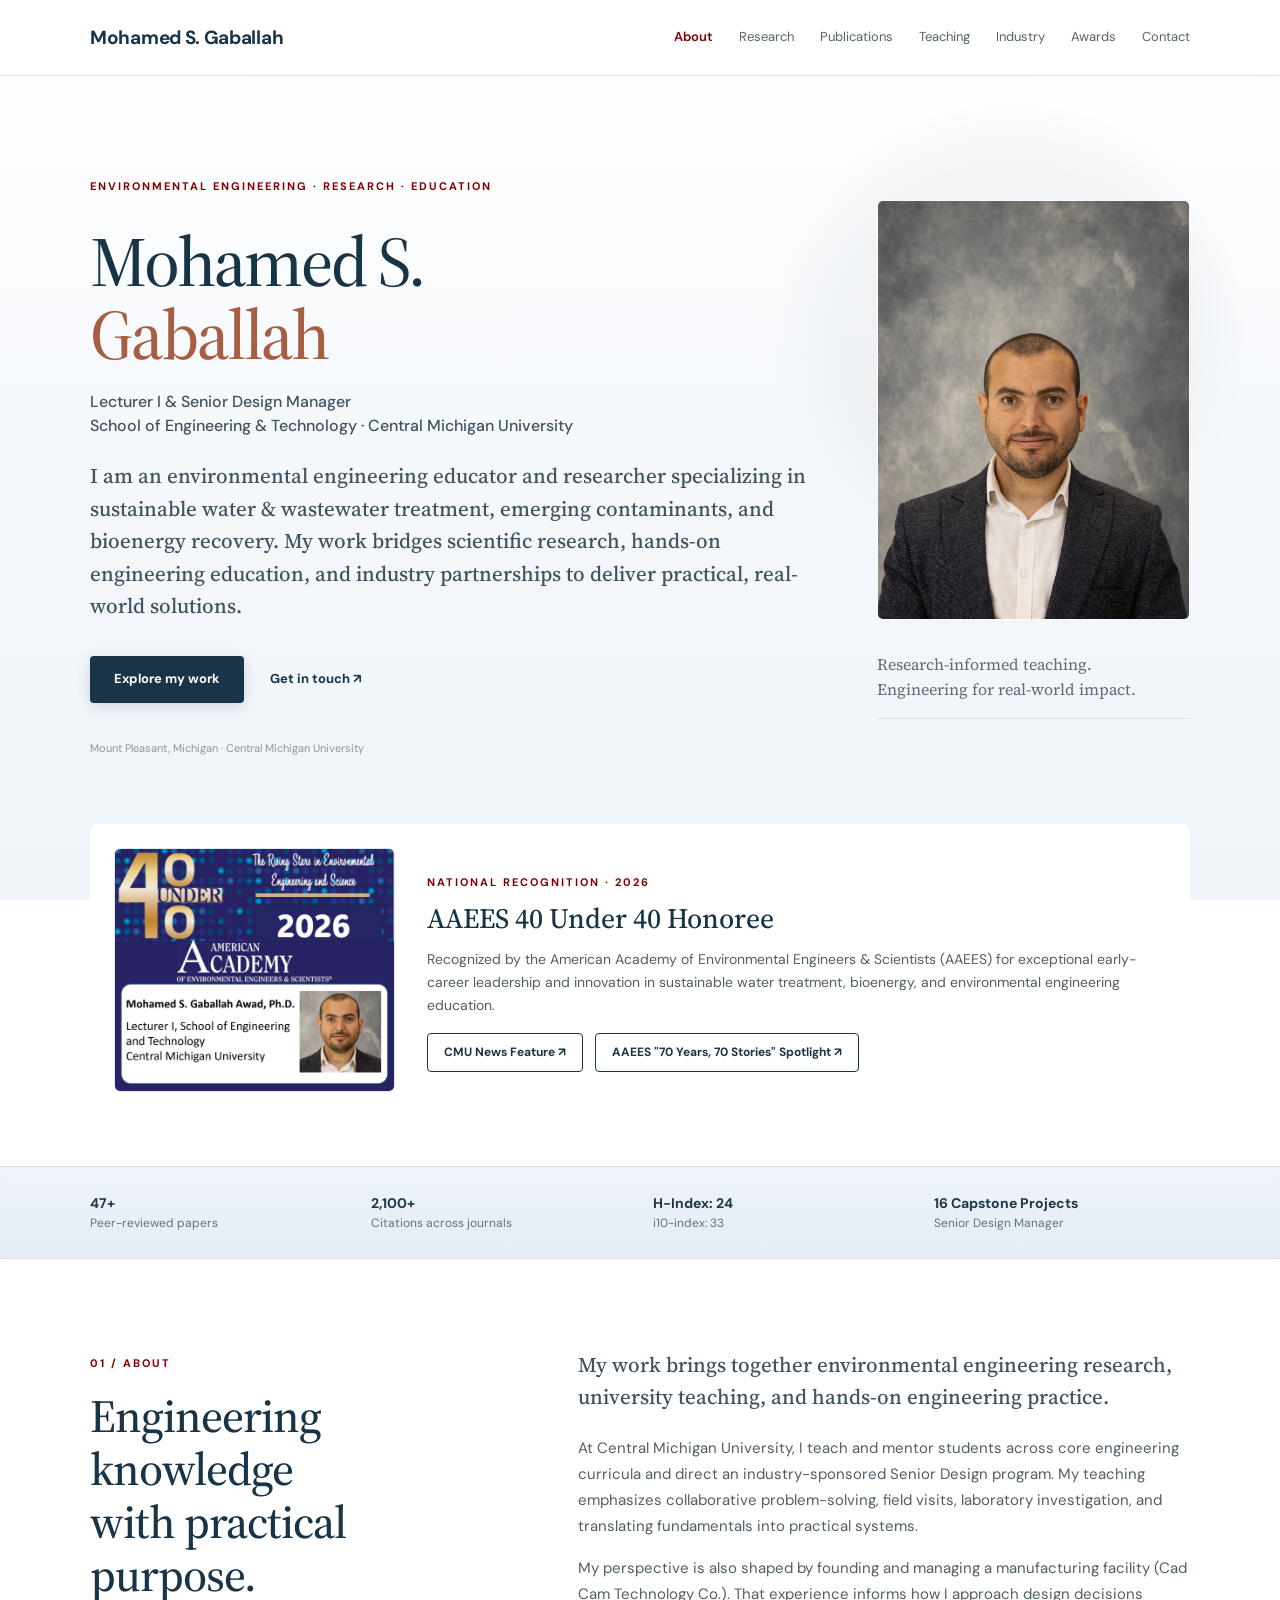
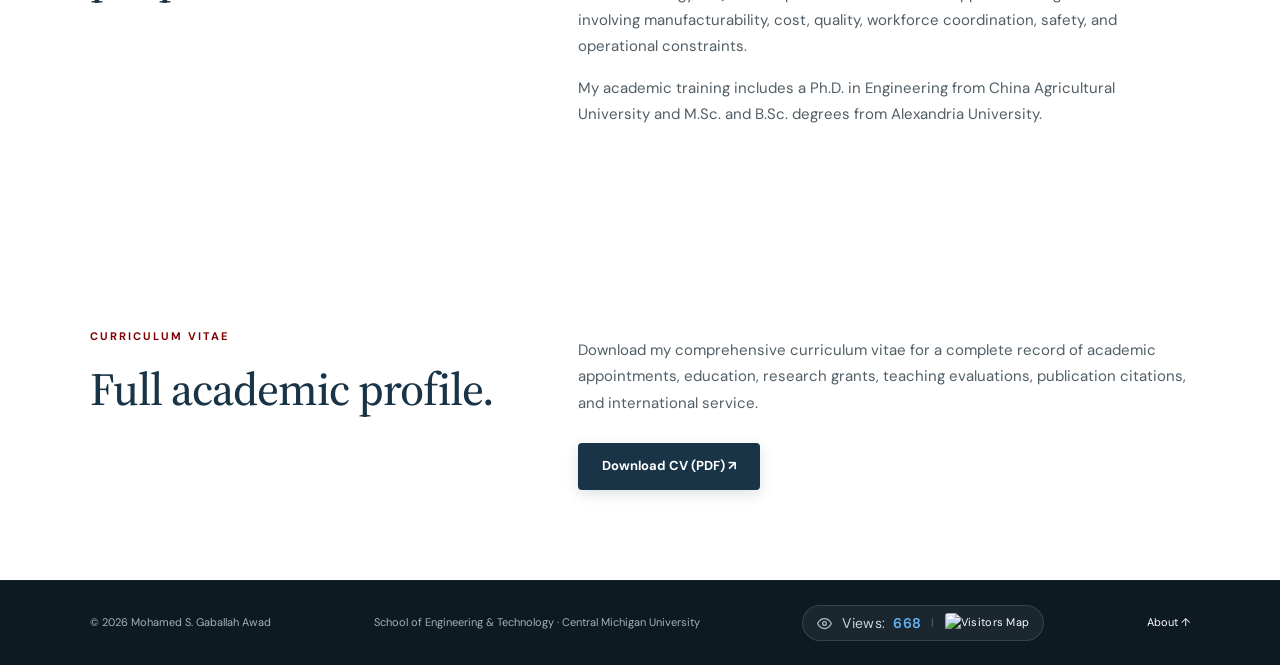
==== commit 28191e27: "Update index.html" ====
--- a/index.html
+++ b/index.html
@@ -84,8 +84,8 @@
       <div class="wrap stripgrid" style="grid-template-columns: repeat(4, 1fr);">
         <p><b>47+</b><br/>Peer-reviewed papers</p>
         <p><b>2,100+</b><br/>Citations across journals</p>
-        <p><b>H-Index: 24</b><br/>i10-index: 32</p>
-        <p><b>16 Projects</b><br/>Senior Design Manager</p>
+        <p><b>H-Index: 24</b><br/>i10-index: 33</p>
+        <p><b>16 Capstone Projects</b><br/>Senior Design Manager</p>
       </div>
     </section>
 
--- a/styles.css
+++ b/styles.css
@@ -6,24 +6,17 @@
 :root {
   --ink: #1f2d37;
   --ink-light: #41535f;
-  --line: #d6e1ea;
-  --line-light: #e5edf4;
+  --line: #dbe4e2;
+  --line-light: #e8efed;
   --brand: #193447;
   --brand-dark: #10222f;
   --brand-light: #284c64;
-  --accent: #b56b4b;
-  --accent-hover: #9c5537;
-  --accent-soft: rgba(181, 107, 75, 0.08);
+  --accent: #800000;          /* Change this to your preferred Maroon (e.g., #800000 or #6d0000) */
+  --accent-hover: #600000;    /* Darker maroon shade for hover states */
+  --accent-soft: rgba(128, 0, 0, 0.08); /* Soft background tint */
   --muted: #64737b;
-  --bg-base: #f6f9fc;
-  --bg-shaded: #ebf1f6;
-  --card-bg: #ffffff;
-  --card-border: rgba(203, 216, 228, 0.85);
-  --shadow-sm: 0 2px 8px rgba(25, 52, 71, 0.04);
-  --shadow-md: 0 8px 24px rgba(25, 52, 71, 0.06), 0 2px 6px rgba(0, 0, 0, 0.02);
-  --shadow-lg: 0 16px 36px rgba(25, 52, 71, 0.09), 0 4px 10px rgba(0, 0, 0, 0.03);
-}
-
+  ...
+}
 * {
   box-sizing: border-box;
 }
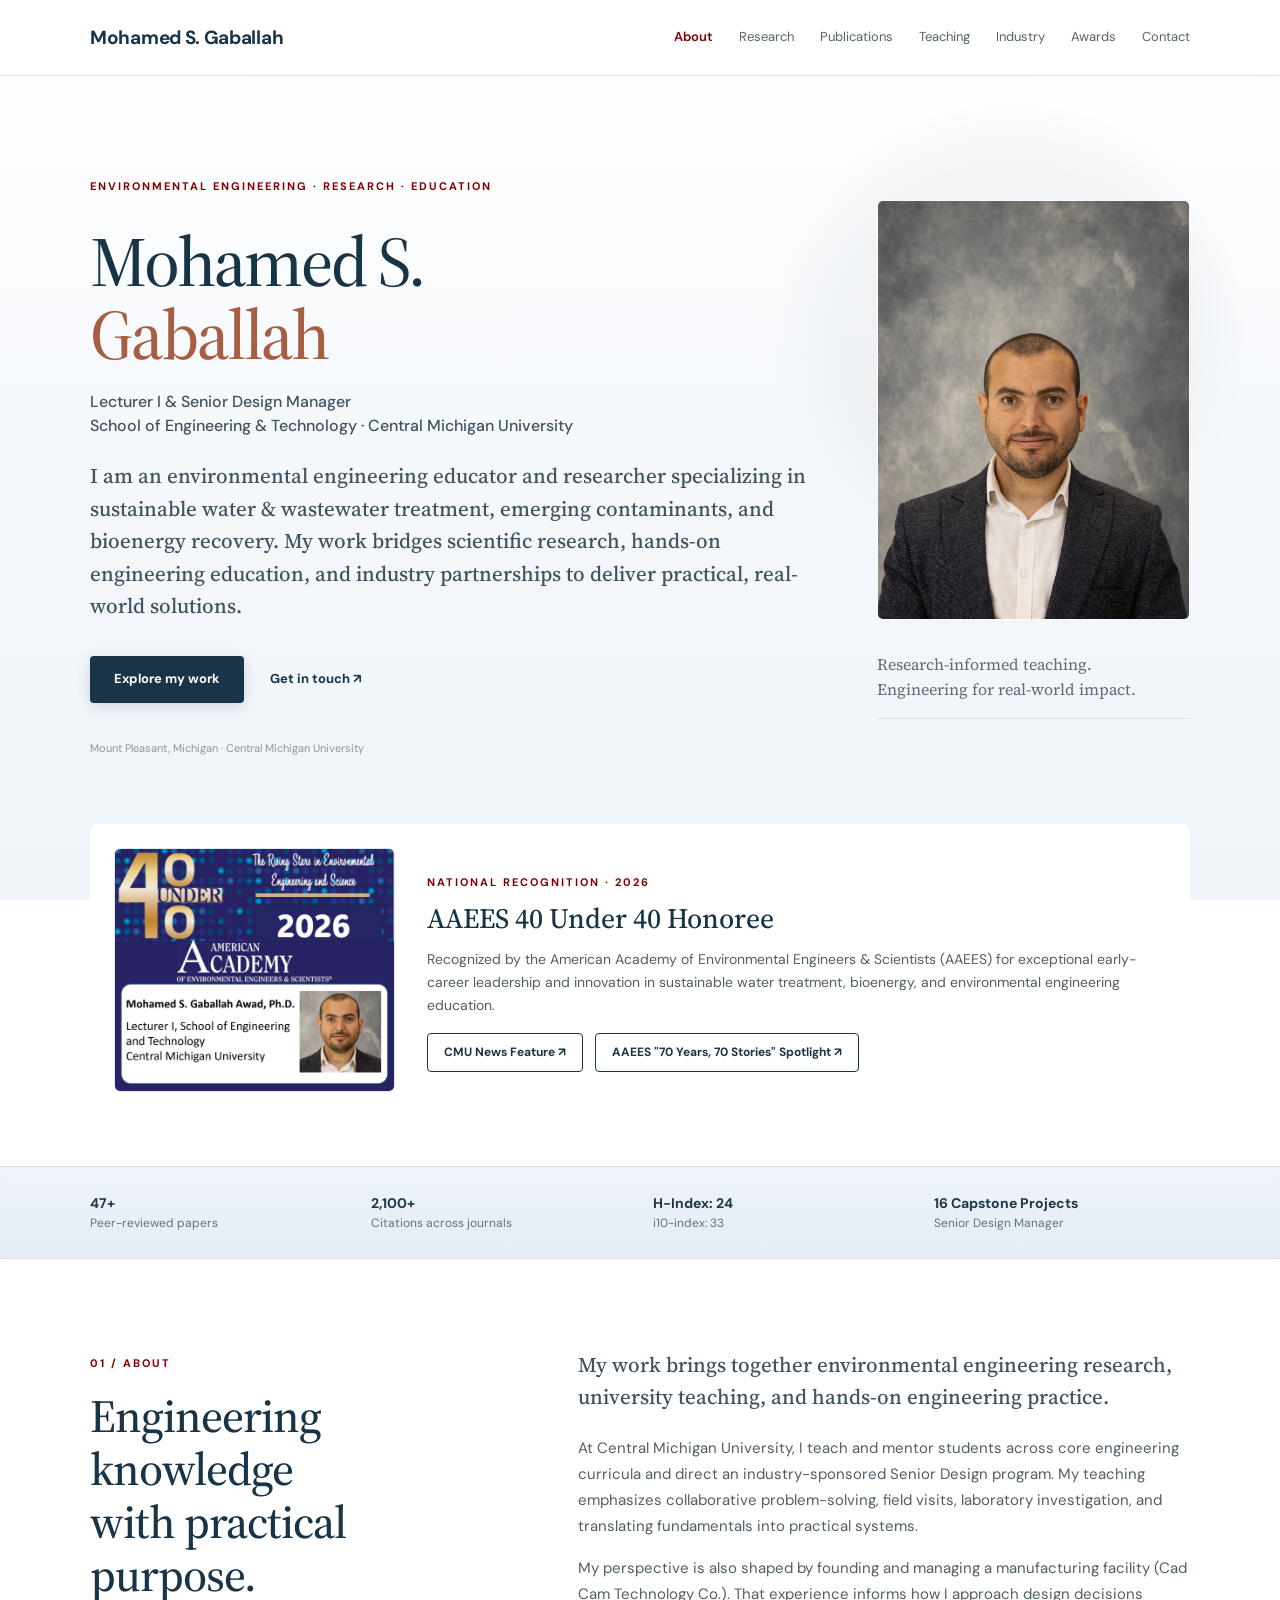
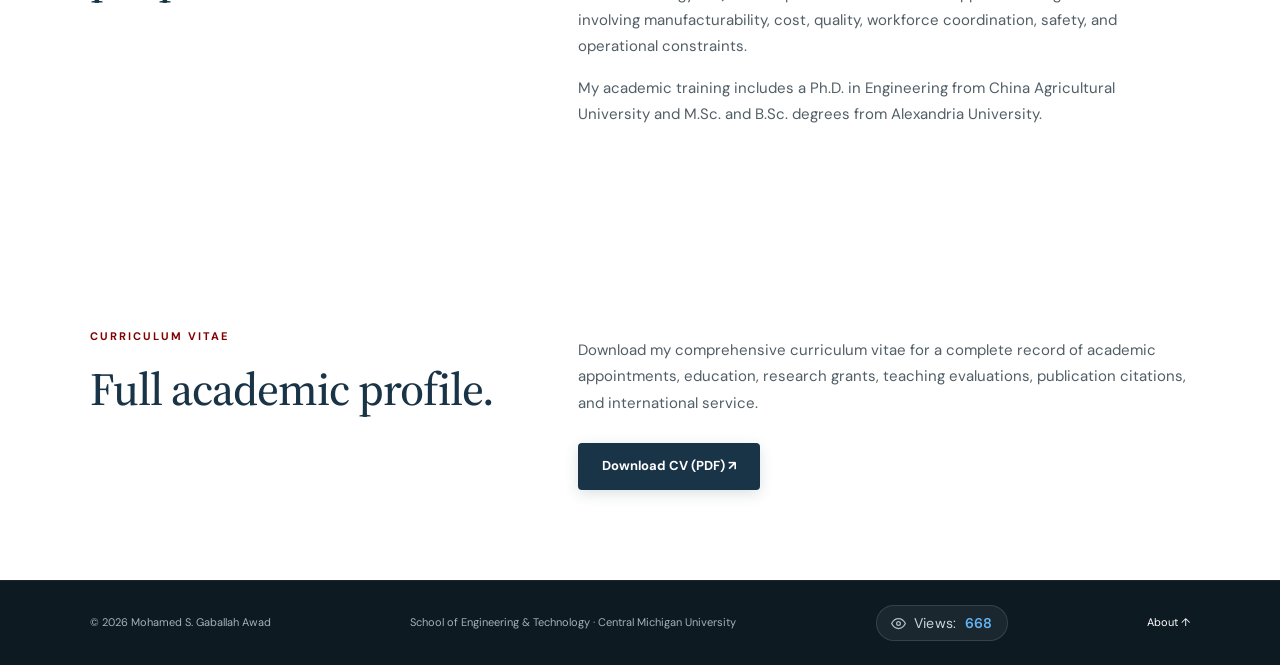
==== commit ced57df8: "Update index.html" ====
--- a/index.html
+++ b/index.html
@@ -46,7 +46,7 @@
     <section class="hero wrap" id="home">
       <div>
         <p class="eyebrow">Environmental Engineering · Research · Education</p>
-        <h1>Mohamed S.<br/><em>Gaballah </em></h1>
+        <h1>Mohamed S.<br/><em>Gaballah</em></h1>
         <h3>Lecturer I &amp; Senior Design Manager<br/>School of Engineering &amp; Technology · Central Michigan University</h3>
         <p class="intro">I am an environmental engineering educator and researcher specializing in sustainable water &amp; wastewater treatment, emerging contaminants, and bioenergy recovery. My work bridges scientific research, hands-on engineering education, and industry partnerships to deliver practical, real-world solutions.</p>
         <a class="btn" href="research.html">Explore my work</a>
@@ -119,14 +119,10 @@
       <span>© <span id="year"></span> Mohamed S. Gaballah Awad</span>
       <span>School of Engineering &amp; Technology · Central Michigan University</span>
       
-      <!-- Combined Live Views + Map Badge in Footer -->
-      <span class="visitor-stats" style="display: inline-flex; align-items: center; gap: 10px; background: rgba(255,255,255,0.06); padding: 5px 14px; border-radius: 20px; border: 1px solid rgba(255,255,255,0.12);">
+      <!-- Clean Live Views Badge -->
+      <span class="visitor-stats" style="display: inline-flex; align-items: center; gap: 8px; background: rgba(255,255,255,0.06); padding: 5px 14px; border-radius: 20px; border: 1px solid rgba(255,255,255,0.12);">
         <svg width="15" height="15" viewBox="0 0 24 24" fill="none" stroke="currentColor" stroke-width="2" stroke-linecap="round" stroke-linejoin="round" style="vertical-align: middle; opacity: 0.85;"><path d="M1 12s4-8 11-8 11 8 11 8-4 8-11 8-11-8-11-8z"></path><circle cx="12" cy="12" r="3"></circle></svg>
         <span style="font-size: 0.88rem;">Views: <strong id="stats-views" style="color: #64b5f6; font-weight: 600;">668</strong></span>
-        <span style="opacity: 0.35;">|</span>
-        <a href="https://mapmyvisitors.com/web/1c9dv" target="_blank" rel="noopener noreferrer" title="View live geographic visitor map" style="display: inline-flex; align-items: center; text-decoration: none;">
-          <img src="https://mapmyvisitors.com/map.png?d=1E4QaAtFpvAjKTM-OOOn8STz35oDqbN7DaX-wEcnzBA&cl=ffffff" alt="Visitors Map" style="height: 20px; width: auto; border: none; border-radius: 3px; vertical-align: middle;" />
-        </a>
       </span>
 
       <a href="index.html">About ↑</a>
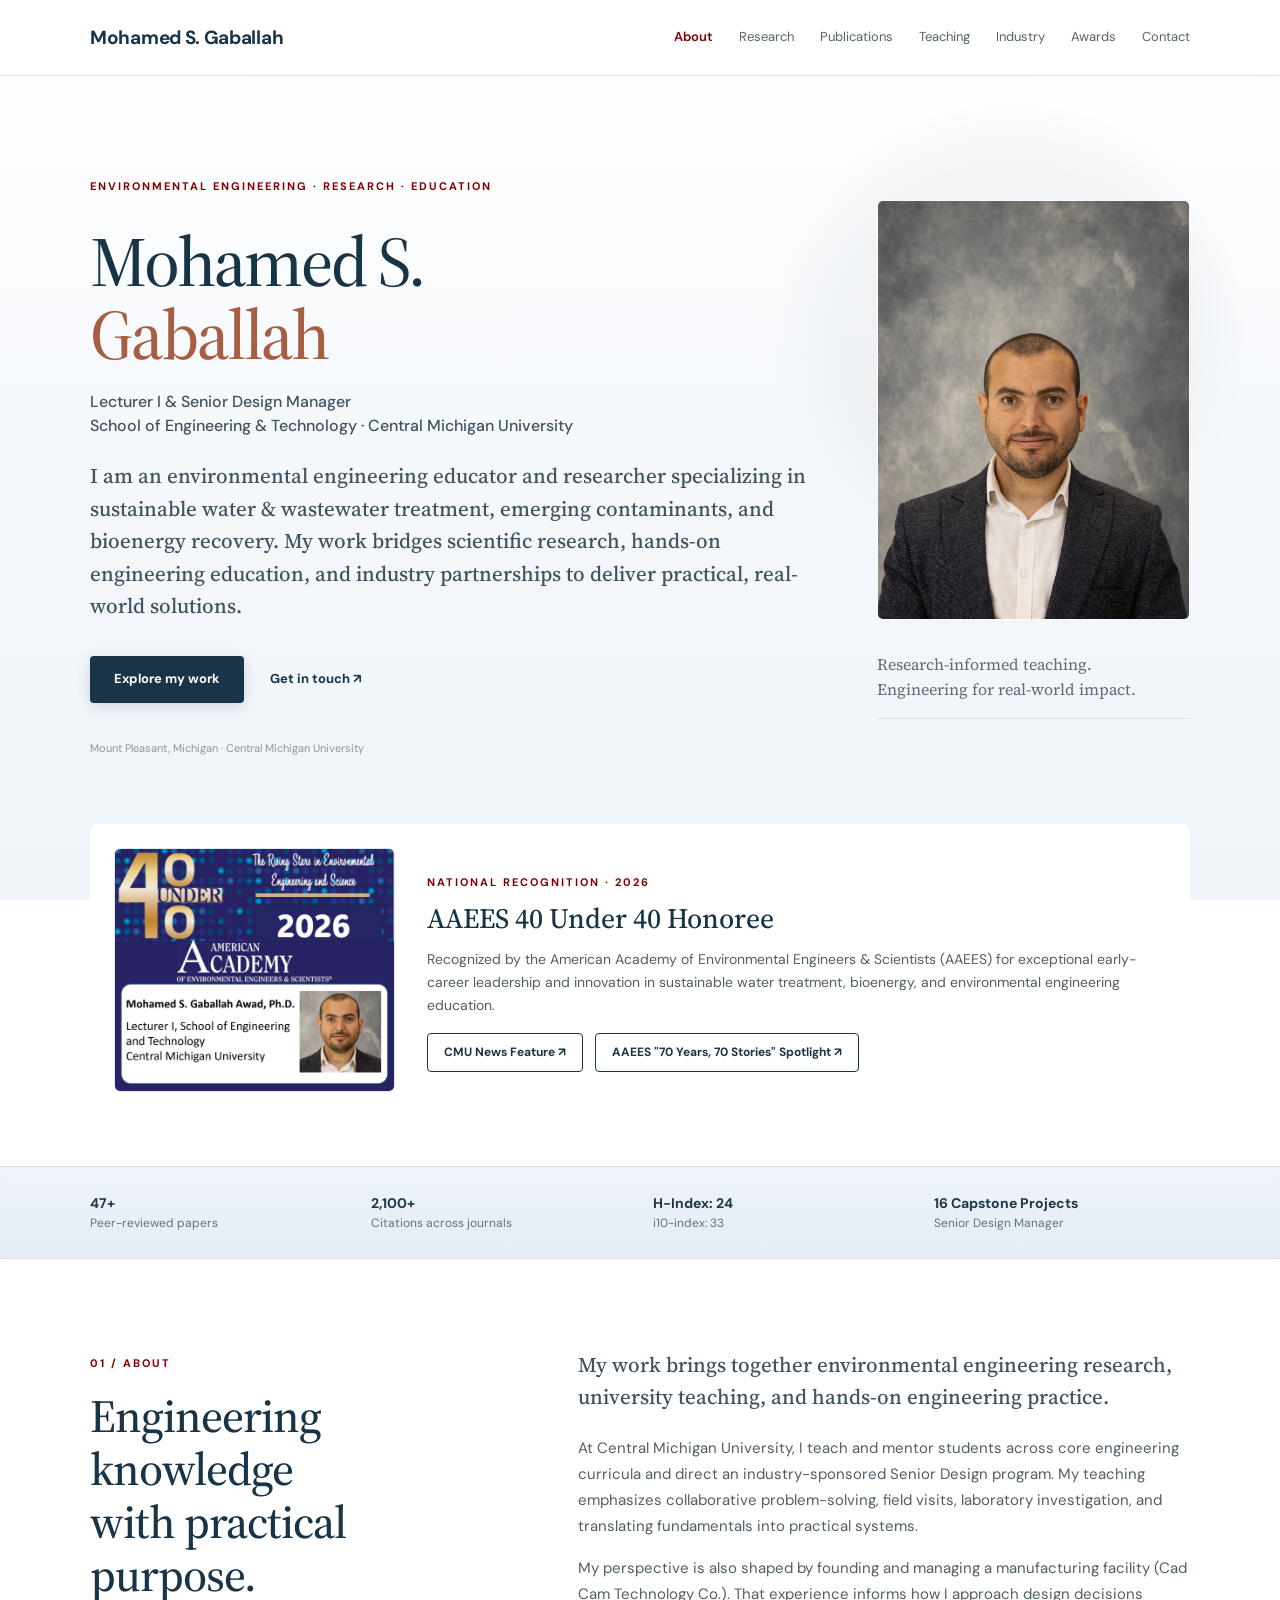
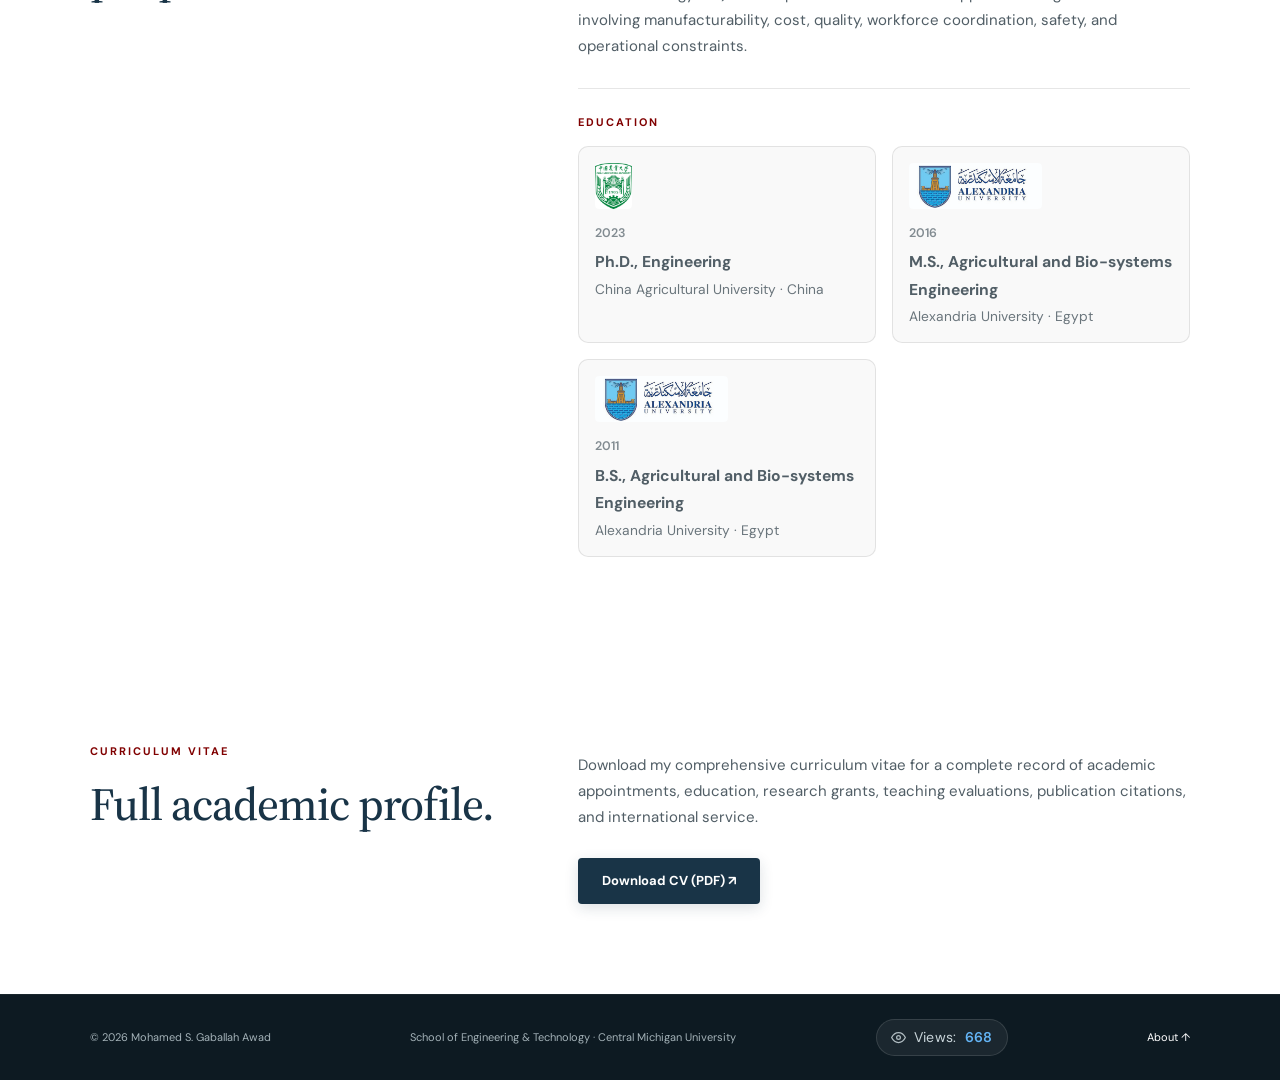
==== commit a361fbfe: "Update index.html" ====
--- a/index.html
+++ b/index.html
@@ -98,7 +98,44 @@
         <h3>My work brings together environmental engineering research, university teaching, and hands-on engineering practice.</h3>
         <p>At Central Michigan University, I teach and mentor students across core engineering curricula and direct an industry-sponsored Senior Design program. My teaching emphasizes collaborative problem-solving, field visits, laboratory investigation, and translating fundamentals into practical systems.</p>
         <p>My perspective is also shaped by founding and managing a manufacturing facility (Cad Cam Technology Co.). That experience informs how I approach design decisions involving manufacturability, cost, quality, workforce coordination, safety, and operational constraints.</p>
-        <p>My academic training includes a Ph.D. in Engineering from China Agricultural University and M.Sc. and B.Sc. degrees from Alexandria University.</p>
+
+        <!-- Integrated Education Cards inside About -->
+        <div style="margin-top: 28px; padding-top: 24px; border-top: 1px solid rgba(128,128,128,0.2);">
+          <label style="display: block; margin-bottom: 14px;">EDUCATION</label>
+          <div style="display: grid; grid-template-columns: repeat(auto-fit, minmax(200px, 1fr)); gap: 16px;">
+            
+            <!-- Ph.D. -->
+            <div style="background: rgba(128,128,128,0.05); border: 1px solid rgba(128,128,128,0.2); border-radius: 10px; padding: 16px; display: flex; flex-direction: column; gap: 10px;">
+              <img src="assets/images/cau-logo.png" alt="China Agricultural University" style="height: 46px; width: auto; object-fit: contain; align-self: flex-start; border-radius: 4px;"/>
+              <div>
+                <span style="font-size: 0.78rem; font-weight: 600; opacity: 0.7;">2023</span>
+                <h4 style="margin: 3px 0 4px; font-size: 0.98rem;">Ph.D., Engineering</h4>
+                <p style="margin: 0; font-size: 0.86rem; line-height: 1.4; opacity: 0.85;">China Agricultural University · China</p>
+              </div>
+            </div>
+
+            <!-- M.S. -->
+            <div style="background: rgba(128,128,128,0.05); border: 1px solid rgba(128,128,128,0.2); border-radius: 10px; padding: 16px; display: flex; flex-direction: column; gap: 10px;">
+              <img src="assets/images/alexandria-logo.png" alt="Alexandria University" style="height: 46px; width: auto; object-fit: contain; align-self: flex-start; border-radius: 4px;"/>
+              <div>
+                <span style="font-size: 0.78rem; font-weight: 600; opacity: 0.7;">2016</span>
+                <h4 style="margin: 3px 0 4px; font-size: 0.98rem;">M.S., Agricultural and Bio-systems Engineering</h4>
+                <p style="margin: 0; font-size: 0.86rem; line-height: 1.4; opacity: 0.85;">Alexandria University · Egypt</p>
+              </div>
+            </div>
+
+            <!-- B.S. -->
+            <div style="background: rgba(128,128,128,0.05); border: 1px solid rgba(128,128,128,0.2); border-radius: 10px; padding: 16px; display: flex; flex-direction: column; gap: 10px;">
+              <img src="assets/images/alexandria-logo.png" alt="Alexandria University" style="height: 46px; width: auto; object-fit: contain; align-self: flex-start; border-radius: 4px;"/>
+              <div>
+                <span style="font-size: 0.78rem; font-weight: 600; opacity: 0.7;">2011</span>
+                <h4 style="margin: 3px 0 4px; font-size: 0.98rem;">B.S., Agricultural and Bio-systems Engineering</h4>
+                <p style="margin: 0; font-size: 0.86rem; line-height: 1.4; opacity: 0.85;">Alexandria University · Egypt</p>
+              </div>
+            </div>
+
+          </div>
+        </div>
       </article>
     </section>
 
